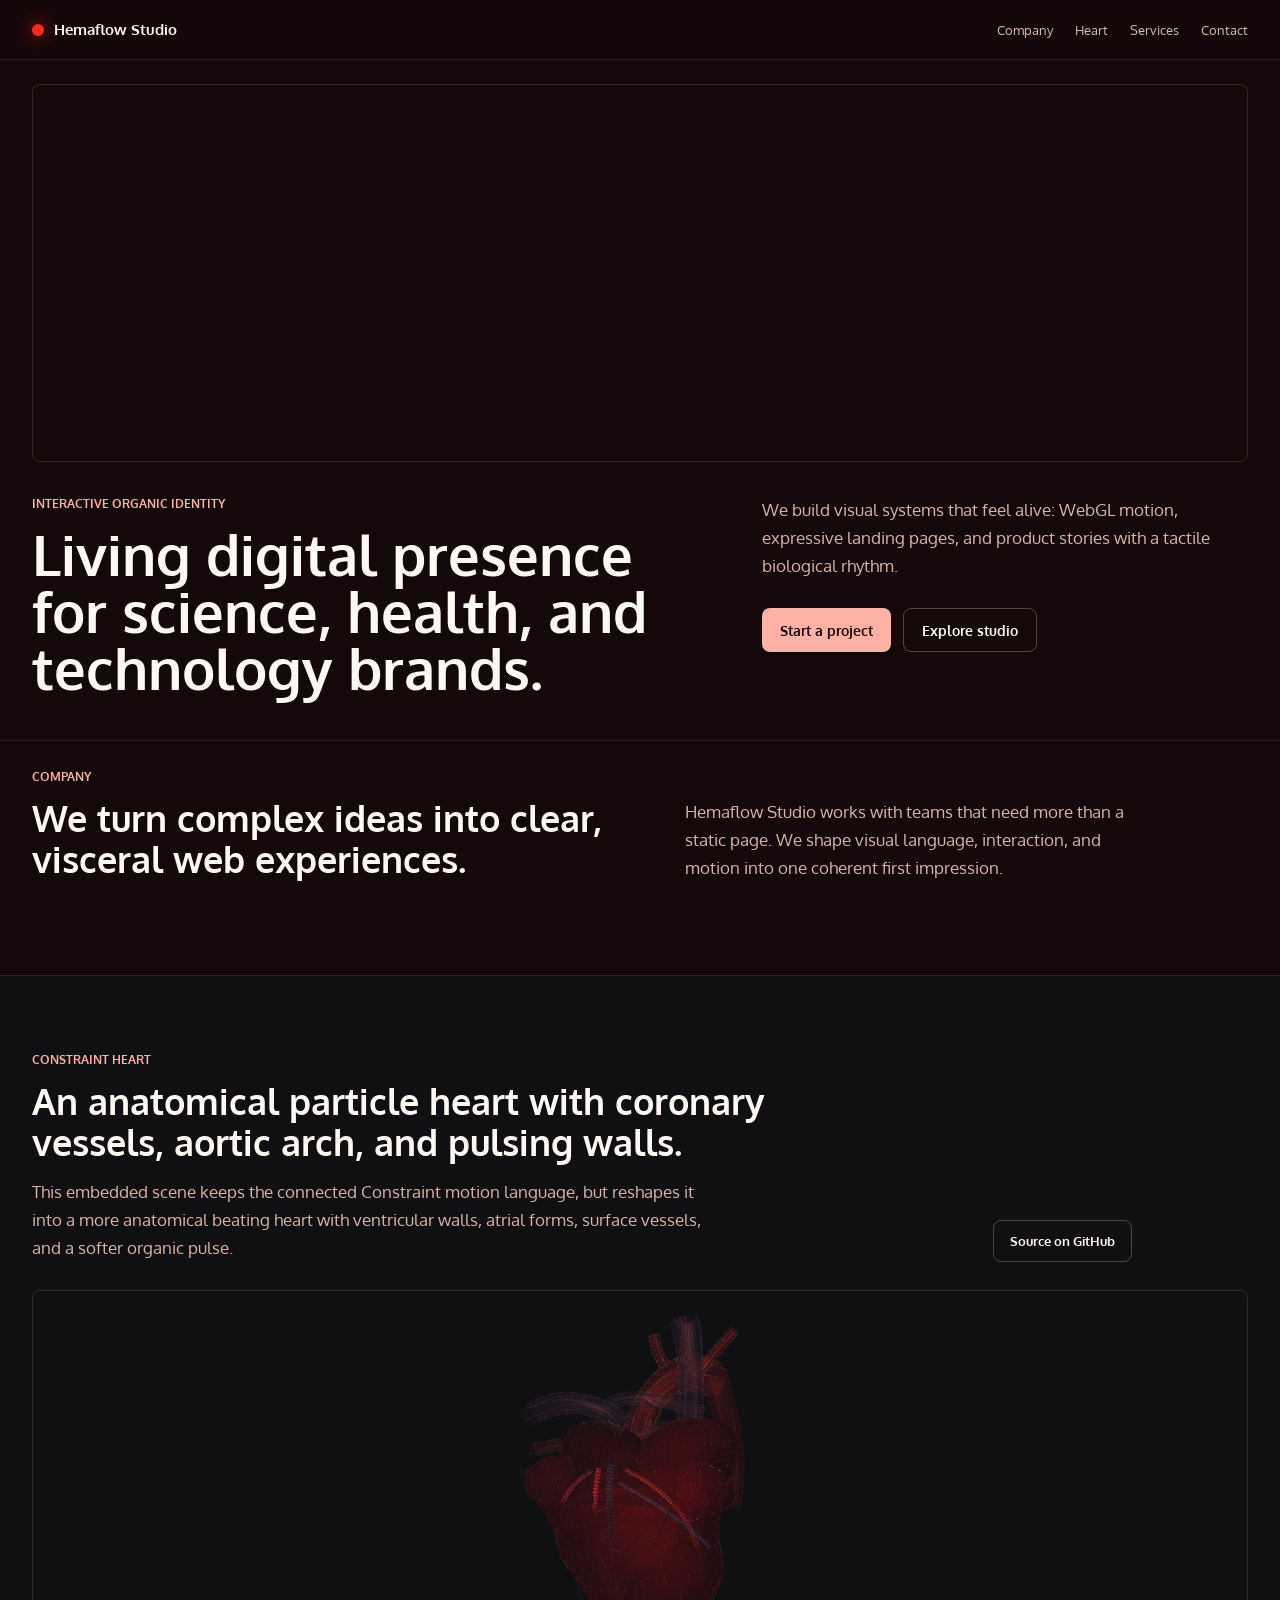
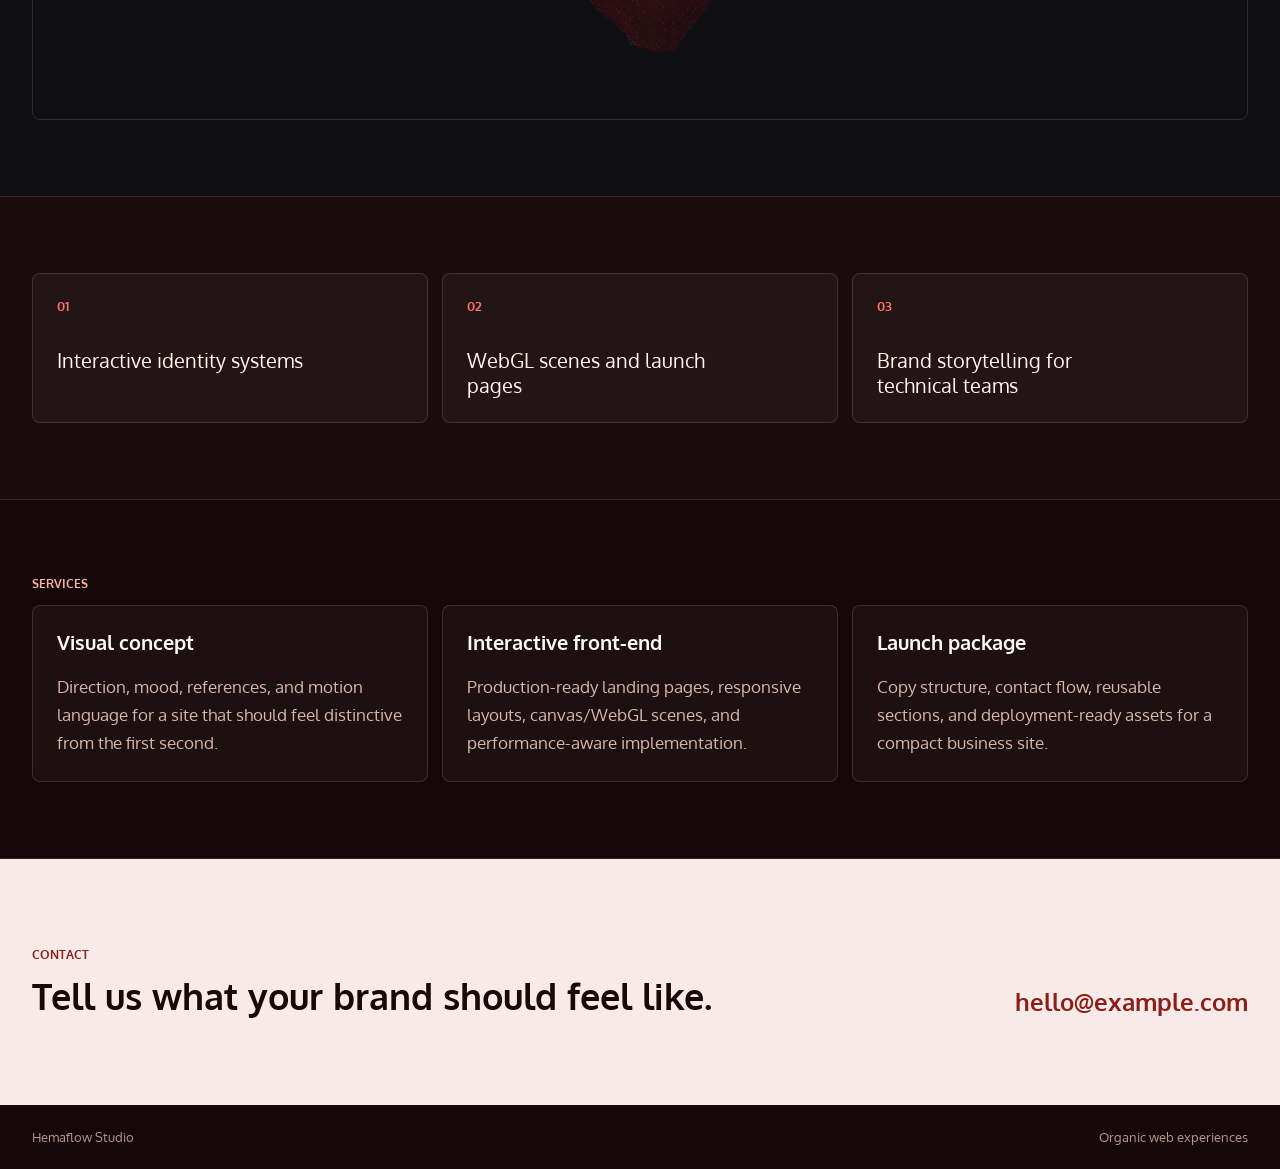
==== app/index.html @ c3fce010 "Build anatomical heart landing page" ====
<!DOCTYPE html>
<html>
    <head>
        <meta charset="utf-8">
        <title>Hemaflow Studio</title>
        <meta http-equiv="X-UA-Compatible" content="IE=edge,chrome=1">
        <meta name="description" content="Hemaflow Studio creates interactive organic web experiences for brands, labs, and digital products.">
        <meta name="viewport" content="width=device-width, initial-scale=1.0, maximum-scale=1.0, user-scalable=no"/>

        <meta property="og:title" content="Hemaflow Studio" />
        <meta property="og:description" content="Interactive organic web experiences for brands and digital products." />
        <meta property="og:image:type" content="image/jpeg" />
        <meta property="og:image:width" content="800" />
        <meta property="og:image:height" content="480" />
        <meta property="og:image" content="http://www.edankwan.com/experiments/hyper-mix/images/share.jpg" />

        <meta name="twitter:card" content="summary">
        <meta name="twitter:site" content="@edankwan">
        <meta name="twitter:url" content="http://www.edankwan.com/experiments/hyper-mix/">
        <meta name="twitter:title" content="Hemaflow Studio">
        <meta name="twitter:description" content="Interactive organic web experiences for brands and digital products.">
        <meta name="twitter:image" content="http://www.edankwan.com/experiments/hyper-mix/images/share.jpg">

        <link href='https://fonts.googleapis.com/css?family=Oxygen:400,700' rel='stylesheet' type='text/css'>
        <link rel="stylesheet" href="css/normalize.css">
        <link rel="stylesheet" href="css/index.css">
    </head>
    <body>
        <header class="site-header">
            <a class="brand" href="#top" aria-label="Hemaflow Studio home">
                <span class="brand-mark"></span>
                Hemaflow Studio
            </a>
            <nav class="site-nav" aria-label="Main navigation">
                <a href="#company">Company</a>
                <a href="#constraint">Heart</a>
                <a href="#services">Services</a>
                <a href="#contact">Contact</a>
            </nav>
        </header>

        <main>
            <section class="hero" id="top">
                <div class="visual-shell" aria-label="Organic blood-flow animation">
                    <div class="visual-stage"></div>
                </div>
                <div class="hero-copy">
                    <div class="hero-heading">
                        <p class="eyebrow">Interactive organic identity</p>
                        <h1>Living digital presence for science, health, and technology brands.</h1>
                    </div>
                    <div class="hero-summary">
                        <p>We build visual systems that feel alive: WebGL motion, expressive landing pages, and product stories with a tactile biological rhythm.</p>
                        <div class="hero-actions">
                            <a class="button primary" href="#contact">Start a project</a>
                            <a class="button secondary" href="#company">Explore studio</a>
                        </div>
                    </div>
                </div>
            </section>

            <section class="content-section intro-section" id="company">
                <div class="section-kicker">Company</div>
                <div class="section-grid">
                    <h2>We turn complex ideas into clear, visceral web experiences.</h2>
                    <p>Hemaflow Studio works with teams that need more than a static page. We shape visual language, interaction, and motion into one coherent first impression.</p>
                </div>
            </section>

            <section class="content-section constraint-section" id="constraint">
                <div class="section-kicker">Constraint Heart</div>
                <div class="constraint-grid">
                    <div>
                        <h2>An anatomical particle heart with coronary vessels, aortic arch, and pulsing walls.</h2>
                        <p>This embedded scene keeps the connected Constraint motion language, but reshapes it into a more anatomical beating heart with ventricular walls, atrial forms, surface vessels, and a softer organic pulse.</p>
                    </div>
                    <a class="source-link" href="https://github.com/edankwan/Constraint" target="_blank" rel="noreferrer">Source on GitHub</a>
                </div>
                <div class="constraint-shell">
                    <iframe class="constraint-frame" src="particle-love/constraint/index.html?v=shape-6#motionBlurQuality=medium" title="Anatomical beating particle heart" loading="lazy"></iframe>
                </div>
            </section>

            <section class="content-section metrics-section" aria-label="Studio highlights">
                <div class="metric-card">
                    <strong>01</strong>
                    <span>Interactive identity systems</span>
                </div>
                <div class="metric-card">
                    <strong>02</strong>
                    <span>WebGL scenes and launch pages</span>
                </div>
                <div class="metric-card">
                    <strong>03</strong>
                    <span>Brand storytelling for technical teams</span>
                </div>
            </section>

            <section class="content-section services-section" id="services">
                <div class="section-kicker">Services</div>
                <div class="services-list">
                    <article>
                        <h3>Visual concept</h3>
                        <p>Direction, mood, references, and motion language for a site that should feel distinctive from the first second.</p>
                    </article>
                    <article>
                        <h3>Interactive front-end</h3>
                        <p>Production-ready landing pages, responsive layouts, canvas/WebGL scenes, and performance-aware implementation.</p>
                    </article>
                    <article>
                        <h3>Launch package</h3>
                        <p>Copy structure, contact flow, reusable sections, and deployment-ready assets for a compact business site.</p>
                    </article>
                </div>
            </section>

            <section class="contact-section" id="contact">
                <div>
                    <p class="eyebrow">Contact</p>
                    <h2>Tell us what your brand should feel like.</h2>
                </div>
                <a class="contact-link" href="mailto:hello@example.com">hello@example.com</a>
            </section>
        </main>

        <footer class="site-footer">
            <span>Hemaflow Studio</span>
            <span>Organic web experiences</span>
        </footer>

        <div class="mobile" aria-hidden="true"></div>
        <div class="logo" aria-hidden="true"></div>
        <div class="instruction" aria-hidden="true">Press space key to toggle movement</div>
        <div class="footer" aria-hidden="true">
            <span><a href="http://www.edankwan.com/" target="_blank">Edan Kwan</a></span>
            <span>|</span>
            <span><a href="https://github.com/edankwan/hyper-mix" target="_blank">Github</a></span>
            <span>|</span>
            <span><a href="https://www.youtube.com/watch?v=tcyAdqW8DrM" target="_blank">Youtube</a></span>
        </div>
        <script src="js/three.r74.min.js"></script>
        <script src="js/index.js"></script>
    </body>
</html>
---- app/css/index.css ----
html {
    width: 100%;
    min-height: 100%;
    overflow-x: hidden;
    font-family: 'Oxygen', Arial, sans-serif;
    color: #f8ebe7;
    background: #14080a;
    scroll-behavior: smooth;
    scroll-padding-top: 76px;
}

body {
    width: 100%;
    min-height: 100%;
    margin: 0;
    background: #14080a;
}

* {
    box-sizing: border-box;
    letter-spacing: 0;
}

a {
    color: inherit;
}

.dg.ac {
    display: none !important;
}

.mobile,
.logo,
.instruction,
.footer {
    display: none !important;
}

.site-header {
    position: sticky;
    top: 0;
    z-index: 20;
    display: flex;
    align-items: center;
    justify-content: space-between;
    gap: 24px;
    width: 100%;
    padding: 20px 32px;
    color: #fff7f2;
    background: rgba(20, 8, 10, 0.9);
    border-bottom: 1px solid rgba(255, 218, 204, 0.12);
}

.brand {
    display: inline-flex;
    align-items: center;
    gap: 10px;
    font-size: 15px;
    font-weight: 700;
    text-decoration: none;
}

.brand-mark {
    width: 12px;
    height: 12px;
    border-radius: 50%;
    background: #ff2a1f;
    box-shadow: 0 0 18px rgba(255, 42, 31, 0.8);
}

.site-nav {
    display: flex;
    align-items: center;
    gap: 22px;
    color: #d9b9ae;
    font-size: 13px;
}

.site-nav a {
    text-decoration: none;
}

.site-nav a:hover,
.contact-link:hover {
    color: #ffffff;
}

main {
    width: 100%;
}

.hero {
    width: 100%;
    padding: 24px 32px 44px;
    border-bottom: 1px solid rgba(255, 218, 204, 0.12);
}

.visual-shell {
    position: relative;
    width: 100%;
    height: 42vh;
    min-height: 300px;
    max-height: 430px;
    overflow: hidden;
    border: 1px solid rgba(255, 218, 204, 0.14);
    border-radius: 8px;
    background: #17090b;
}

.visual-stage {
    position: absolute;
    inset: 0;
    overflow: hidden;
    cursor: grab;
}

.visual-stage:active {
    cursor: grabbing;
}

.visual-stage canvas {
    display: block;
    width: 100% !important;
    height: 100% !important;
}

.hero-copy {
    display: grid;
    grid-template-columns: minmax(0, 1.2fr) minmax(320px, 0.8fr);
    gap: 56px;
    max-width: 1180px;
    padding-top: 34px;
}

.eyebrow,
.section-kicker {
    margin: 0 0 14px;
    color: #ffb1a6;
    font-size: 12px;
    font-weight: 700;
    text-transform: uppercase;
}

h1,
h2,
h3,
p {
    margin-top: 0;
}

h1 {
    max-width: 760px;
    margin-bottom: 0;
    color: #fff8f5;
    font-size: 56px;
    line-height: 1.02;
}

h2 {
    color: #fff8f5;
    font-size: 36px;
    line-height: 1.12;
}

h3 {
    color: #fff8f5;
    font-size: 20px;
    line-height: 1.25;
}

.hero-copy p:not(.eyebrow),
.section-grid p,
.services-list p {
    color: #d7b5aa;
    font-size: 17px;
    line-height: 1.65;
}

.hero-actions {
    display: flex;
    flex-wrap: wrap;
    gap: 12px;
    margin-top: 28px;
}

.button {
    display: inline-flex;
    align-items: center;
    justify-content: center;
    min-height: 44px;
    padding: 0 18px;
    border-radius: 8px;
    font-size: 14px;
    font-weight: 700;
    text-decoration: none;
}

.button.primary {
    color: #1a0708;
    background: #ffb1a6;
}

.button.secondary {
    color: #fff7f2;
    border: 1px solid rgba(255, 218, 204, 0.28);
}

.content-section {
    scroll-margin-top: 176px;
    width: 100%;
    padding: 76px 32px;
    border-bottom: 1px solid rgba(255, 218, 204, 0.12);
}

.intro-section {
    padding-top: 28px;
}

.section-grid {
    display: grid;
    grid-template-columns: minmax(0, 1fr) minmax(320px, 0.75fr);
    gap: 56px;
    max-width: 1100px;
}

.section-grid h2,
.contact-section h2 {
    margin-bottom: 0;
}

.constraint-section {
    background: #100f12;
}

.constraint-grid {
    display: grid;
    grid-template-columns: minmax(0, 1fr) auto;
    align-items: end;
    gap: 32px;
    max-width: 1100px;
    margin-bottom: 28px;
}

.constraint-grid h2 {
    max-width: 760px;
    margin-bottom: 16px;
}

.constraint-grid p {
    max-width: 680px;
    margin-bottom: 0;
    color: #d7b5aa;
    font-size: 17px;
    line-height: 1.65;
}

.source-link {
    display: inline-flex;
    align-items: center;
    justify-content: center;
    min-height: 42px;
    padding: 0 16px;
    border: 1px solid rgba(255, 218, 204, 0.26);
    border-radius: 8px;
    color: #fff7f2;
    font-size: 13px;
    font-weight: 700;
    text-decoration: none;
    white-space: nowrap;
}

.source-link:hover {
    border-color: rgba(255, 218, 204, 0.48);
}

.constraint-shell {
    width: 100%;
    height: 430px;
    overflow: hidden;
    border: 1px solid rgba(255, 218, 204, 0.14);
    border-radius: 8px;
    background: #100f12;
}

.constraint-frame {
    display: block;
    width: 100%;
    height: 100%;
    border: 0;
}

.metrics-section {
    display: grid;
    grid-template-columns: repeat(3, minmax(0, 1fr));
    gap: 14px;
    background: #1b0c0e;
}

.metric-card,
.services-list article {
    min-height: 148px;
    padding: 24px;
    border: 1px solid rgba(255, 218, 204, 0.14);
    border-radius: 8px;
    background: rgba(255, 218, 204, 0.04);
}

.metric-card strong {
    display: block;
    margin-bottom: 34px;
    color: #ff756a;
    font-size: 13px;
}

.metric-card span {
    display: block;
    max-width: 260px;
    color: #fff7f2;
    font-size: 20px;
    line-height: 1.25;
}

.services-list {
    display: grid;
    grid-template-columns: repeat(3, minmax(0, 1fr));
    gap: 14px;
}

.services-list h3 {
    margin-bottom: 18px;
}

.services-list p {
    margin-bottom: 0;
}

.contact-section {
    scroll-margin-top: 176px;
    display: flex;
    align-items: flex-end;
    justify-content: space-between;
    gap: 32px;
    padding: 88px 32px;
    background: #f8ebe7;
    color: #1a0708;
}

.contact-section .eyebrow {
    color: #8d1d19;
}

.contact-section h2 {
    max-width: 720px;
    color: #1a0708;
}

.contact-link {
    flex: 0 0 auto;
    color: #8d1d19;
    font-size: 24px;
    font-weight: 700;
    text-decoration: none;
}

.site-footer {
    display: flex;
    align-items: center;
    justify-content: space-between;
    gap: 24px;
    padding: 24px 32px;
    color: #b9958a;
    background: #14080a;
    font-size: 13px;
}

@media (max-width: 900px) {
    html {
        scroll-padding-top: 96px;
    }

    .site-header {
        align-items: flex-start;
        flex-direction: column;
        gap: 14px;
        padding: 18px 20px;
    }

    .site-nav {
        width: 100%;
        justify-content: space-between;
        gap: 12px;
    }

    .hero,
    .content-section,
    .contact-section {
        padding-left: 20px;
        padding-right: 20px;
    }

    .visual-shell {
        height: 38vh;
        min-height: 260px;
    }

    .hero-copy,
    .section-grid,
    .constraint-grid,
    .metrics-section,
    .services-list {
        grid-template-columns: 1fr;
        gap: 18px;
    }

    .constraint-grid {
        align-items: start;
    }

    .constraint-shell {
        height: 340px;
    }

    h1 {
        font-size: 40px;
        line-height: 1.05;
    }

    h2 {
        font-size: 30px;
    }

    .contact-section,
    .site-footer {
        align-items: flex-start;
        flex-direction: column;
    }

    .contact-link {
        font-size: 20px;
    }
}

@media (max-width: 520px) {
    .hero {
        padding-top: 18px;
        padding-bottom: 28px;
    }

    .visual-shell {
        height: 232px;
        min-height: 232px;
    }

    .hero-copy {
        padding-top: 24px;
    }

    h1 {
        font-size: 30px;
    }

    h2 {
        font-size: 26px;
    }

    .hero-actions {
        flex-direction: column;
        margin-top: 20px;
    }

    .button {
        width: 100%;
    }

    .source-link {
        width: 100%;
    }

    .constraint-shell {
        height: 280px;
    }
}
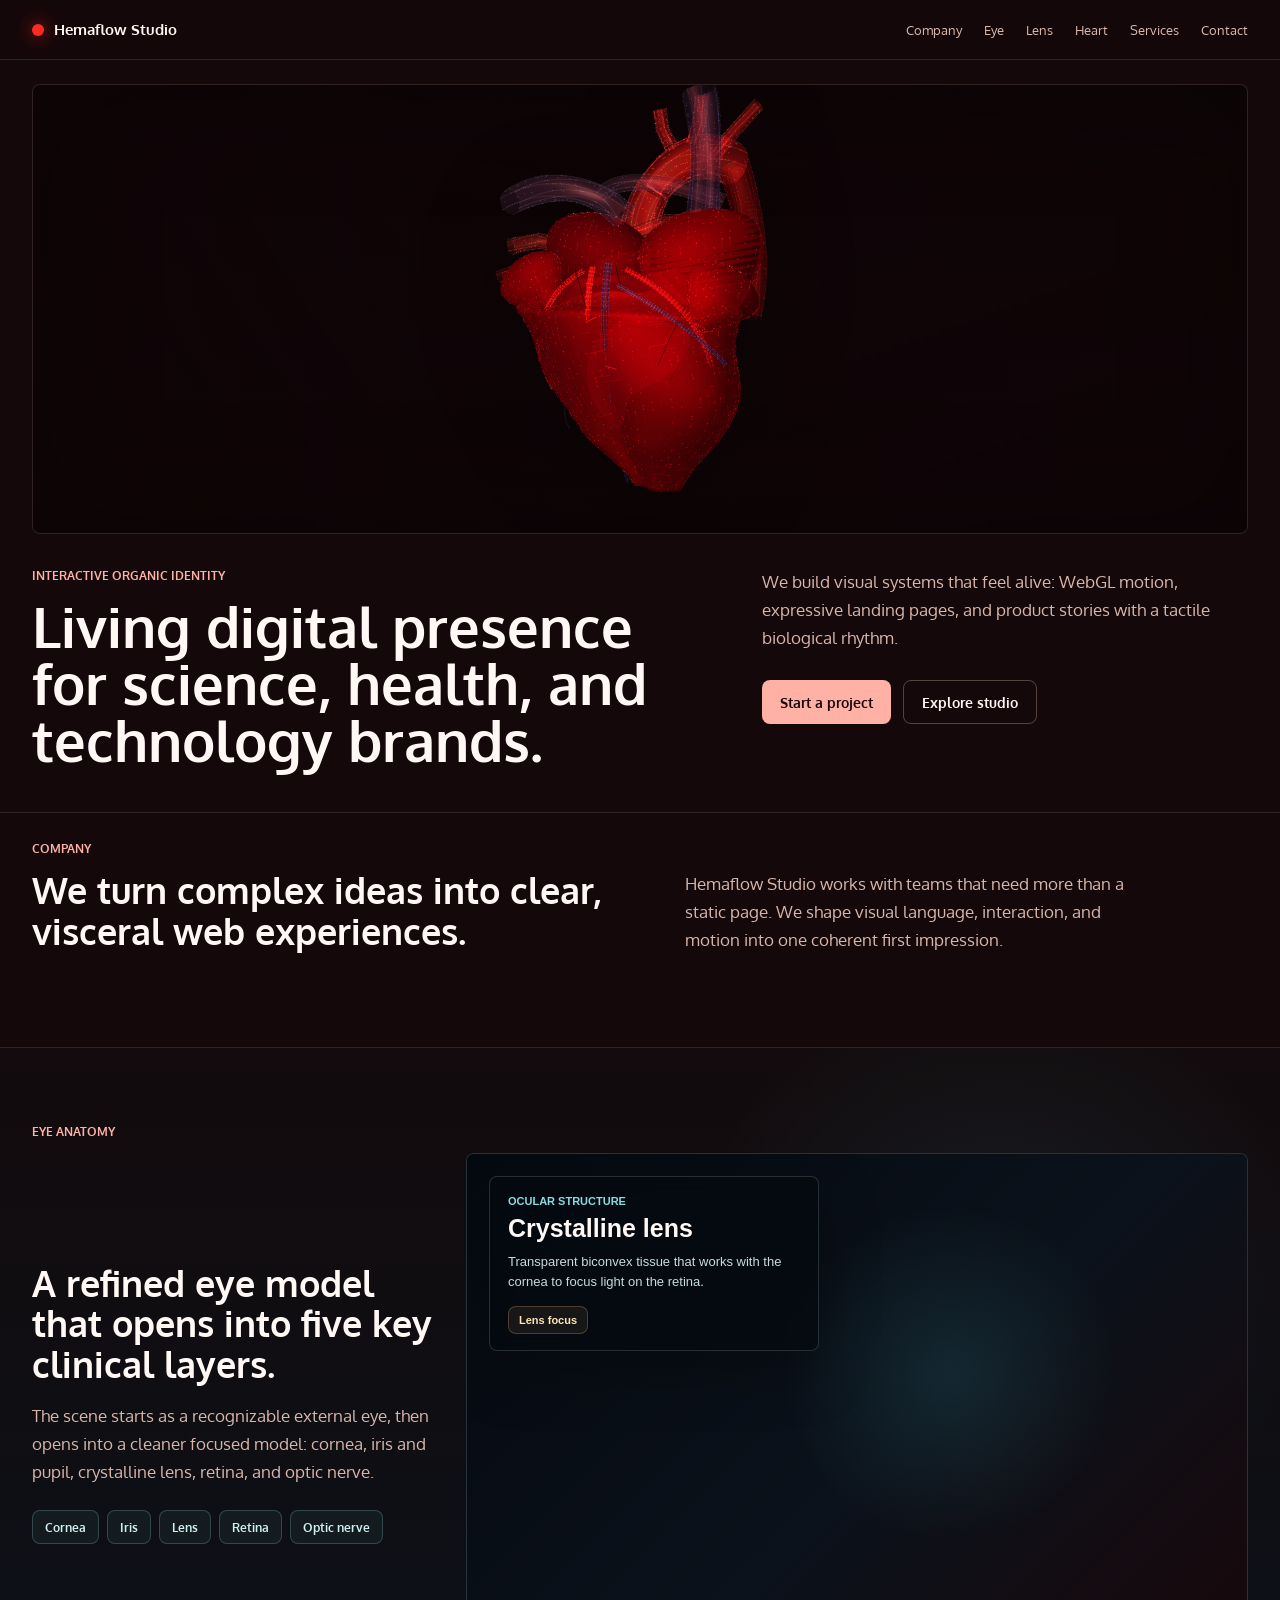
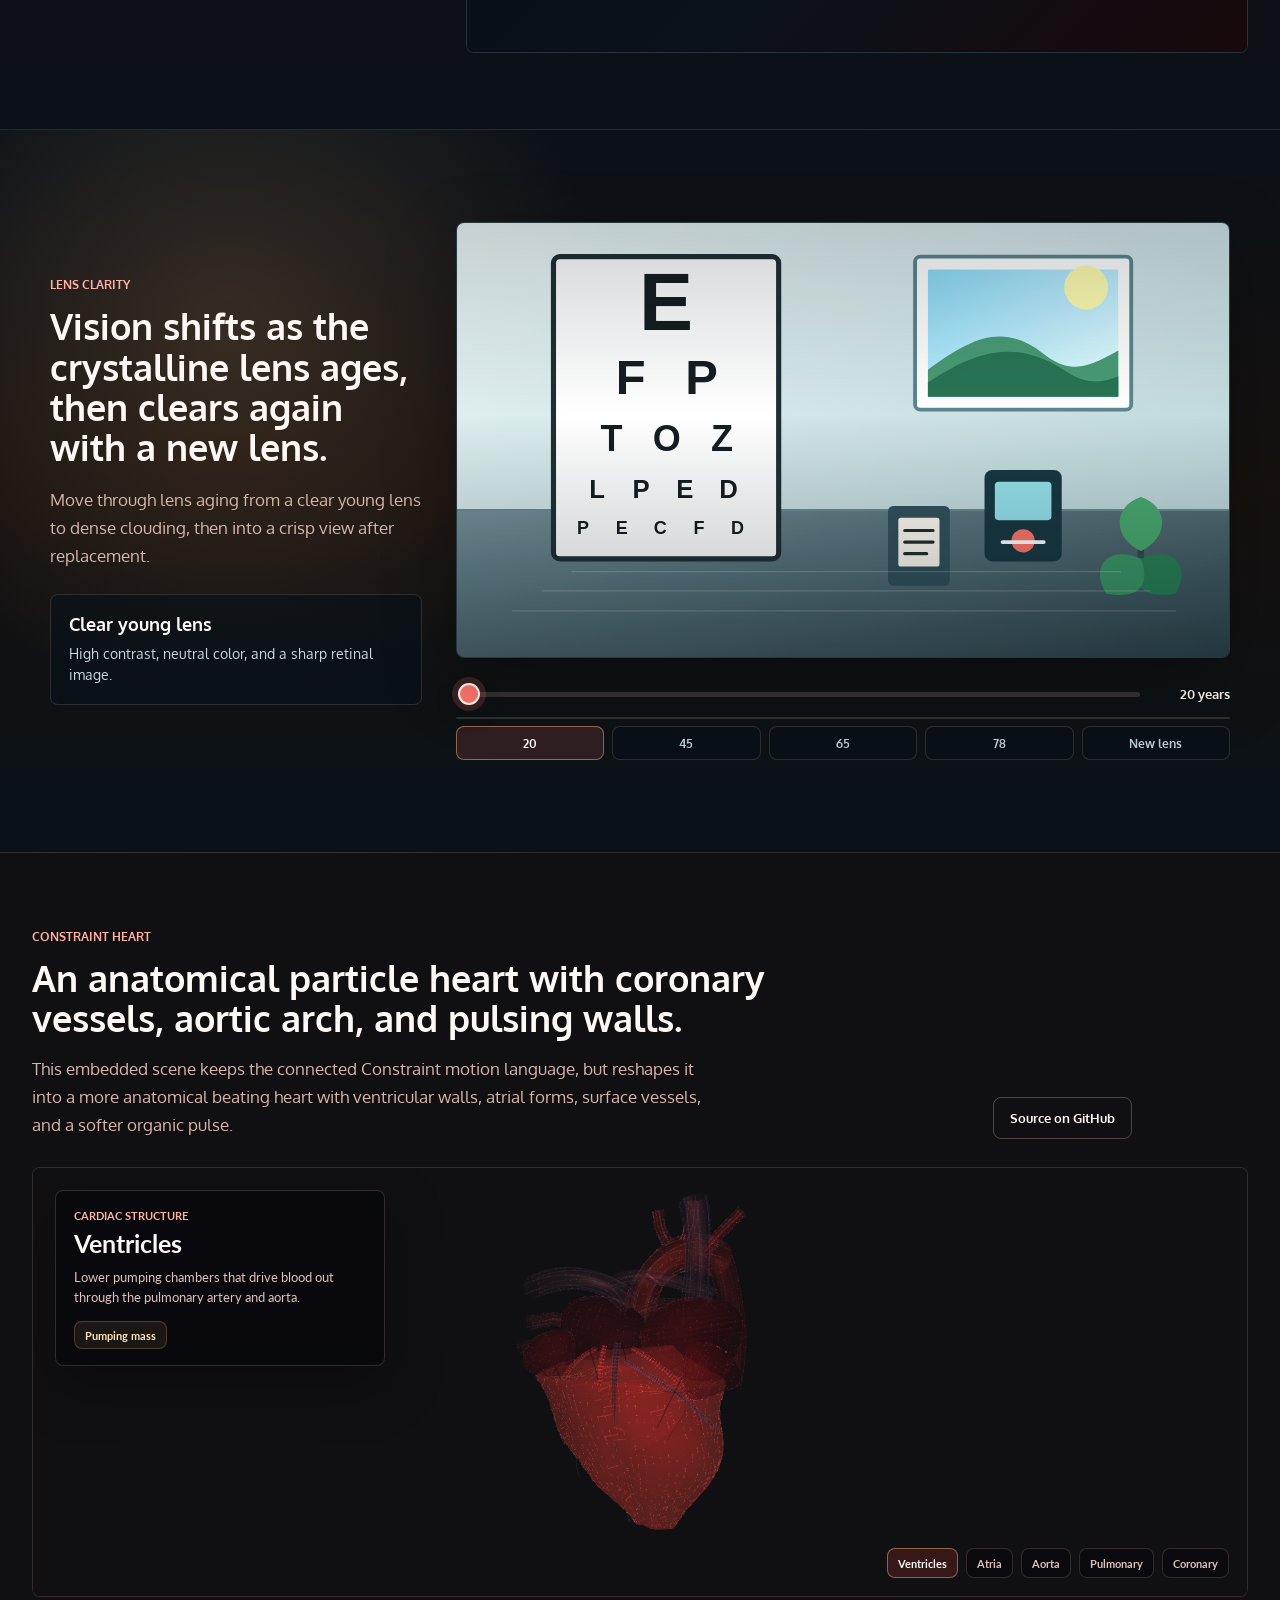
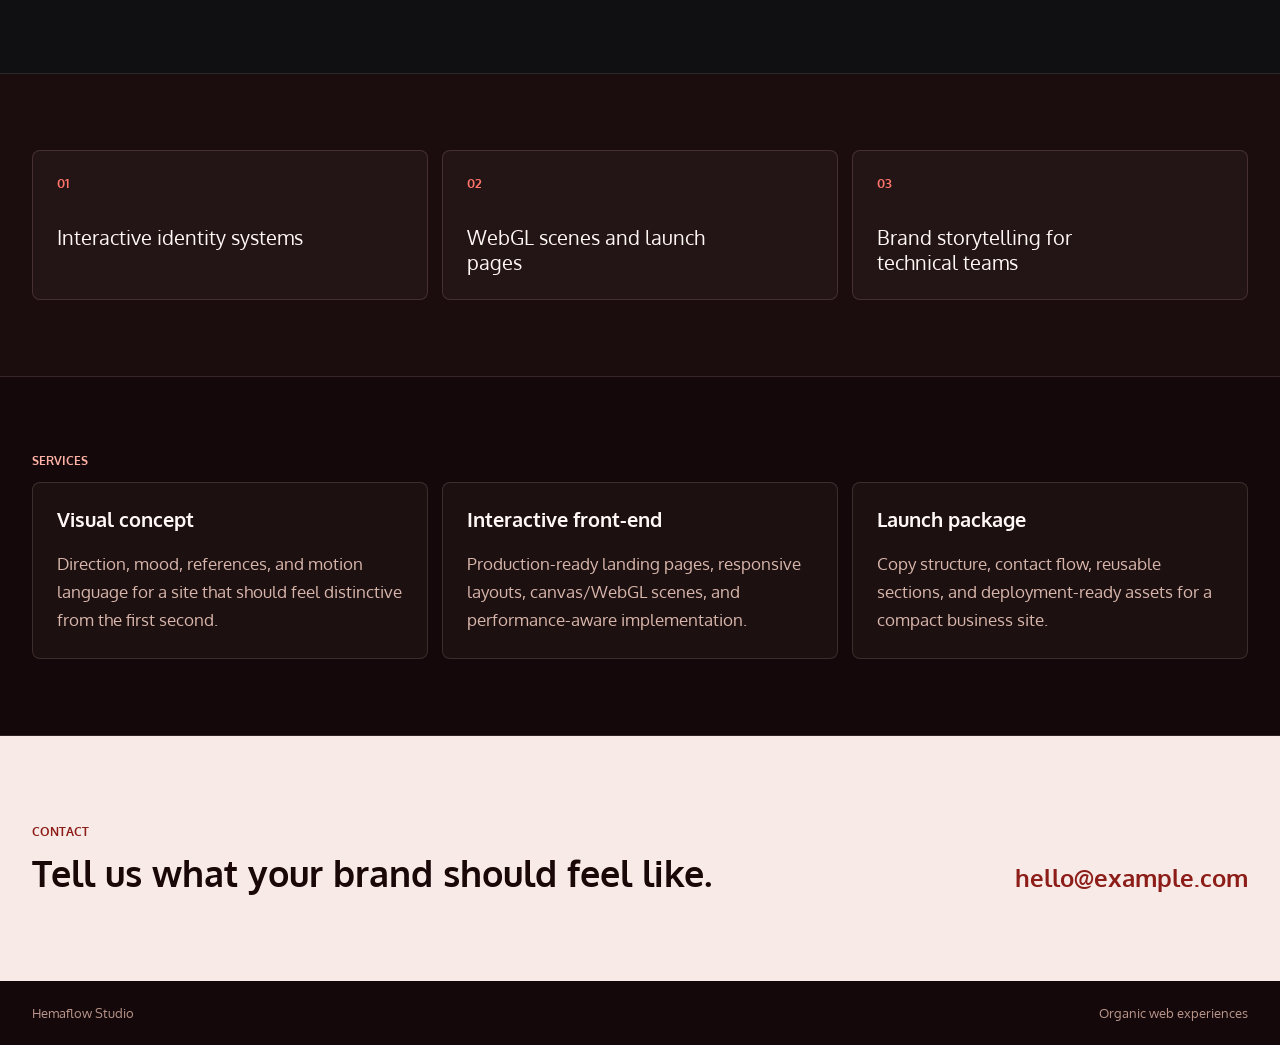
==== commit 778f9ec7: "Build interactive medicine landing page" ====
--- a/app/index.html
+++ b/app/index.html
@@ -23,7 +23,7 @@
 
         <link href='https://fonts.googleapis.com/css?family=Oxygen:400,700' rel='stylesheet' type='text/css'>
         <link rel="stylesheet" href="css/normalize.css">
-        <link rel="stylesheet" href="css/index.css">
+        <link rel="stylesheet" href="css/index.css?v=combined-9">
     </head>
     <body>
         <header class="site-header">
@@ -33,6 +33,8 @@
             </a>
             <nav class="site-nav" aria-label="Main navigation">
                 <a href="#company">Company</a>
+                <a href="#eye">Eye</a>
+                <a href="#lens-aging">Lens</a>
                 <a href="#constraint">Heart</a>
                 <a href="#services">Services</a>
                 <a href="#contact">Contact</a>
@@ -43,6 +45,7 @@
             <section class="hero" id="top">
                 <div class="visual-shell" aria-label="Organic blood-flow animation">
                     <div class="visual-stage"></div>
+                    <iframe class="hero-heart-frame" src="particle-love/constraint/index.html?v=shape-12&transparent=1&hero=1#motionBlurQuality=medium" title="Beating anatomical heart in blood flow"></iframe>
                 </div>
                 <div class="hero-copy">
                     <div class="hero-heading">
@@ -64,6 +67,60 @@
                 <div class="section-grid">
                     <h2>We turn complex ideas into clear, visceral web experiences.</h2>
                     <p>Hemaflow Studio works with teams that need more than a static page. We shape visual language, interaction, and motion into one coherent first impression.</p>
+                </div>
+            </section>
+
+            <section class="content-section eye-section" id="eye">
+                <div class="section-kicker">Eye Anatomy</div>
+                <div class="eye-layout">
+                    <div class="eye-copy">
+                        <h2>A refined eye model that opens into five key clinical layers.</h2>
+                        <p>The scene starts as a recognizable external eye, then opens into a cleaner focused model: cornea, iris and pupil, crystalline lens, retina, and optic nerve.</p>
+                        <div class="eye-parts" aria-label="Eye anatomy regions">
+                            <span>Cornea</span>
+                            <span>Iris</span>
+                            <span>Lens</span>
+                            <span>Retina</span>
+                            <span>Optic nerve</span>
+                        </div>
+                    </div>
+                    <div class="eye-shell">
+                        <iframe class="eye-frame" src="eye-anatomy/index.html?v=eye-10" title="Interactive anatomical eye model"></iframe>
+                    </div>
+                </div>
+            </section>
+
+            <section class="lens-aging-section" id="lens-aging" data-lens-aging>
+                <div class="lens-aging-sticky">
+                    <div class="lens-aging-copy">
+                        <p class="section-kicker">Lens Clarity</p>
+                        <h2>Vision shifts as the crystalline lens ages, then clears again with a new lens.</h2>
+                        <p class="lens-aging-summary">Move through lens aging from a clear young lens to dense clouding, then into a crisp view after replacement.</p>
+                        <div class="lens-aging-readout" aria-live="polite">
+                            <strong class="lens-stage-title">Clear young lens</strong>
+                            <span class="lens-stage-body">High contrast, neutral color, and a sharp retinal image.</span>
+                        </div>
+                    </div>
+                    <div class="lens-aging-visual" aria-label="Interactive lens clarity simulation">
+                        <div class="vision-window">
+                            <img class="vision-image" src="images/lens-vision.svg" alt="">
+                            <div class="vision-haze"></div>
+                            <div class="vision-vignette"></div>
+                            <div class="lens-optic old-lens"></div>
+                            <div class="lens-optic new-lens"></div>
+                        </div>
+                        <div class="lens-slider-control">
+                            <input class="lens-progress-slider" type="range" min="0" max="100" value="0" step="1" aria-label="Lens clarity stage">
+                            <output class="lens-slider-value" aria-live="polite">20 years</output>
+                        </div>
+                        <div class="lens-timeline" aria-hidden="true">
+                            <span data-step="0">20</span>
+                            <span data-step="1">45</span>
+                            <span data-step="2">65</span>
+                            <span data-step="3">78</span>
+                            <span data-step="4">New lens</span>
+                        </div>
+                    </div>
                 </div>
             </section>
 
@@ -77,7 +134,7 @@
                     <a class="source-link" href="https://github.com/edankwan/Constraint" target="_blank" rel="noreferrer">Source on GitHub</a>
                 </div>
                 <div class="constraint-shell">
-                    <iframe class="constraint-frame" src="particle-love/constraint/index.html?v=shape-6#motionBlurQuality=medium" title="Anatomical beating particle heart" loading="lazy"></iframe>
+                    <iframe class="constraint-frame" src="particle-love/constraint/index.html?v=shape-12#motionBlurQuality=medium" title="Anatomical beating particle heart" loading="lazy"></iframe>
                 </div>
             </section>
 
@@ -139,6 +196,7 @@
             <span><a href="https://www.youtube.com/watch?v=tcyAdqW8DrM" target="_blank">Youtube</a></span>
         </div>
         <script src="js/three.r74.min.js"></script>
-        <script src="js/index.js"></script>
+        <script src="js/index.js?v=sync-1"></script>
+        <script src="js/lens-aging.js?v=lens-3"></script>
     </body>
 </html>
--- a/app/css/index.css
+++ b/app/css/index.css
@@ -98,20 +98,35 @@
 .visual-shell {
     position: relative;
     width: 100%;
-    height: 42vh;
-    min-height: 300px;
-    max-height: 430px;
+    height: 50vh;
+    min-height: 360px;
+    max-height: 560px;
     overflow: hidden;
     border: 1px solid rgba(255, 218, 204, 0.14);
     border-radius: 8px;
-    background: #17090b;
+    background: #0f0507;
+    box-shadow: inset 0 0 110px rgba(0, 0, 0, 0.52);
+}
+
+.visual-shell::after {
+    position: absolute;
+    inset: 0;
+    z-index: 4;
+    pointer-events: none;
+    content: "";
+    background:
+        linear-gradient(90deg, rgba(15, 5, 7, 0.42), transparent 34%, rgba(15, 5, 7, 0.2)),
+        linear-gradient(180deg, rgba(15, 5, 7, 0.18), transparent 28%, rgba(15, 5, 7, 0.24));
 }
 
 .visual-stage {
     position: absolute;
     inset: 0;
+    z-index: 1;
     overflow: hidden;
     cursor: grab;
+    opacity: 0.64;
+    filter: saturate(1.24) contrast(1.05);
 }
 
 .visual-stage:active {
@@ -122,6 +137,20 @@
     display: block;
     width: 100% !important;
     height: 100% !important;
+}
+
+.hero-heart-frame {
+    position: absolute;
+    top: -2%;
+    left: 50%;
+    z-index: 3;
+    width: min(62vw, 660px);
+    height: 106%;
+    border: 0;
+    background: transparent;
+    filter: saturate(1.18) contrast(1.08) drop-shadow(0 24px 44px rgba(0, 0, 0, 0.42));
+    pointer-events: none;
+    transform: translateX(-50%);
 }
 
 .hero-copy {
@@ -230,6 +259,332 @@
 
 .constraint-section {
     background: #100f12;
+}
+
+.eye-section {
+    background:
+        radial-gradient(circle at 78% 34%, rgba(51, 131, 150, 0.14), transparent 28%),
+        linear-gradient(180deg, #130b0d 0%, #0b1118 100%);
+}
+
+.eye-layout {
+    display: grid;
+    grid-template-columns: minmax(300px, 0.52fr) minmax(0, 1fr);
+    align-items: stretch;
+    gap: 28px;
+}
+
+.eye-copy {
+    display: flex;
+    flex-direction: column;
+    justify-content: center;
+    max-width: 560px;
+}
+
+.eye-copy h2 {
+    margin-bottom: 18px;
+}
+
+.eye-copy p {
+    margin-bottom: 24px;
+    color: #d7b5aa;
+    font-size: 17px;
+    line-height: 1.65;
+}
+
+.eye-parts {
+    display: flex;
+    flex-wrap: wrap;
+    gap: 8px;
+}
+
+.eye-parts span {
+    display: inline-flex;
+    align-items: center;
+    min-height: 34px;
+    padding: 0 12px;
+    border: 1px solid rgba(141, 215, 222, 0.24);
+    border-radius: 8px;
+    color: #cdeff1;
+    background: rgba(141, 215, 222, 0.06);
+    font-size: 12px;
+    font-weight: 700;
+}
+
+.eye-shell {
+    min-height: 500px;
+    overflow: hidden;
+    border: 1px solid rgba(190, 235, 238, 0.16);
+    border-radius: 8px;
+    background: #071019;
+    box-shadow: inset 0 0 120px rgba(0, 0, 0, 0.42);
+}
+
+.eye-frame {
+    display: block;
+    width: 100%;
+    height: 100%;
+    border: 0;
+}
+
+.lens-aging-section {
+    --lens-blur: 0px;
+    --lens-yellow: 0;
+    --lens-contrast: 1;
+    --lens-brightness: 1;
+    --old-lens-opacity: 0;
+    --new-lens-opacity: 0;
+    --timeline-progress: 0%;
+    --slider-progress: 0%;
+    padding: 92px 32px;
+    border-bottom: 1px solid rgba(255, 218, 204, 0.12);
+    background:
+        radial-gradient(circle at 18% 28%, rgba(255, 185, 117, 0.16), transparent 32%),
+        linear-gradient(180deg, #0b1118 0%, #17110f 50%, #081218 100%);
+}
+
+.lens-aging-sticky {
+    display: grid;
+    grid-template-columns: minmax(300px, 0.48fr) minmax(0, 1fr);
+    align-items: center;
+    gap: 34px;
+    max-width: 1180px;
+    margin: 0 auto;
+}
+
+.lens-aging-copy {
+    max-width: 540px;
+}
+
+.lens-aging-copy h2 {
+    margin-bottom: 18px;
+}
+
+.lens-aging-summary {
+    margin-bottom: 24px;
+    color: #d7b5aa;
+    font-size: 17px;
+    line-height: 1.65;
+}
+
+.lens-aging-readout {
+    padding: 18px;
+    border: 1px solid rgba(255, 218, 204, 0.14);
+    border-radius: 8px;
+    background: rgba(7, 16, 25, 0.56);
+}
+
+.lens-aging-readout strong,
+.lens-aging-readout span {
+    display: block;
+}
+
+.lens-aging-readout strong {
+    margin-bottom: 8px;
+    color: #fff8f5;
+    font-size: 18px;
+}
+
+.lens-aging-readout span {
+    color: #cbd9da;
+    font-size: 14px;
+    line-height: 1.55;
+}
+
+.lens-aging-visual {
+    min-width: 0;
+}
+
+.vision-window {
+    position: relative;
+    aspect-ratio: 16 / 9;
+    overflow: hidden;
+    border: 1px solid rgba(190, 235, 238, 0.18);
+    border-radius: 8px;
+    background: #071019;
+    box-shadow:
+        inset 0 0 110px rgba(0, 0, 0, 0.28),
+        0 24px 72px rgba(0, 0, 0, 0.28);
+}
+
+.vision-image {
+    display: block;
+    width: 100%;
+    height: 100%;
+    object-fit: cover;
+    transform: scale(calc(1 + var(--lens-yellow) * 0.025));
+    filter:
+        blur(var(--lens-blur))
+        sepia(var(--lens-yellow))
+        saturate(calc(1 - var(--lens-yellow) * 0.28))
+        contrast(var(--lens-contrast))
+        brightness(var(--lens-brightness));
+    transition: filter 90ms linear, transform 90ms linear;
+}
+
+.vision-haze {
+    position: absolute;
+    inset: 0;
+    pointer-events: none;
+    background:
+        radial-gradient(circle at 48% 48%, rgba(255, 235, 168, 0.46), transparent 34%),
+        linear-gradient(90deg, rgba(255, 174, 78, 0.12), rgba(255, 238, 180, 0.38), rgba(139, 83, 37, 0.16));
+    mix-blend-mode: screen;
+    opacity: var(--lens-yellow);
+}
+
+.vision-vignette {
+    position: absolute;
+    inset: 0;
+    pointer-events: none;
+    background:
+        radial-gradient(circle at 50% 48%, transparent 42%, rgba(11, 8, 8, calc(var(--lens-yellow) * 0.5)) 100%),
+        linear-gradient(180deg, rgba(7, 16, 25, 0.18), transparent 44%, rgba(7, 16, 25, 0.28));
+}
+
+.lens-optic {
+    position: absolute;
+    top: 50%;
+    left: 50%;
+    width: min(28vw, 210px);
+    aspect-ratio: 1;
+    border-radius: 50%;
+    pointer-events: none;
+    transform: translate(-50%, -50%);
+}
+
+.old-lens {
+    border: 1px solid rgba(255, 235, 168, 0.34);
+    background:
+        radial-gradient(circle at 50% 50%, rgba(255, 239, 179, 0.46), rgba(165, 103, 37, 0.22) 46%, rgba(79, 44, 18, 0.04) 68%, transparent 70%),
+        repeating-radial-gradient(circle at 50% 50%, rgba(255, 255, 255, 0.2) 0 2px, transparent 2px 9px);
+    filter: blur(calc(var(--lens-blur) * 0.3));
+    opacity: var(--old-lens-opacity);
+}
+
+.new-lens {
+    border: 1px solid rgba(210, 255, 255, 0.54);
+    background:
+        radial-gradient(circle at 36% 28%, rgba(255, 255, 255, 0.58), transparent 18%),
+        radial-gradient(circle at 50% 50%, rgba(125, 227, 240, 0.2), rgba(255, 255, 255, 0.08) 54%, transparent 66%);
+    box-shadow: 0 0 34px rgba(141, 232, 240, 0.2);
+    opacity: var(--new-lens-opacity);
+}
+
+.lens-slider-control {
+    display: grid;
+    grid-template-columns: minmax(0, 1fr) auto;
+    align-items: center;
+    gap: 14px;
+    margin-top: 18px;
+}
+
+.lens-progress-slider {
+    width: 100%;
+    height: 32px;
+    appearance: none;
+    background: transparent;
+    cursor: pointer;
+}
+
+.lens-progress-slider::-webkit-slider-runnable-track {
+    height: 5px;
+    border-radius: 999px;
+    background:
+        linear-gradient(90deg, #8de8f0 0%, #ffb975 var(--slider-progress), rgba(255, 218, 204, 0.16) var(--slider-progress), rgba(255, 218, 204, 0.16) 100%);
+}
+
+.lens-progress-slider::-webkit-slider-thumb {
+    width: 22px;
+    height: 22px;
+    margin-top: -8.5px;
+    appearance: none;
+    border: 2px solid #fff8f5;
+    border-radius: 50%;
+    background: #ff756a;
+    box-shadow: 0 0 0 6px rgba(255, 117, 106, 0.18), 0 8px 22px rgba(0, 0, 0, 0.28);
+}
+
+.lens-progress-slider::-moz-range-track {
+    height: 5px;
+    border-radius: 999px;
+    background: rgba(255, 218, 204, 0.16);
+}
+
+.lens-progress-slider::-moz-range-progress {
+    height: 5px;
+    border-radius: 999px;
+    background: linear-gradient(90deg, #8de8f0, #ffb975);
+}
+
+.lens-progress-slider::-moz-range-thumb {
+    width: 20px;
+    height: 20px;
+    border: 2px solid #fff8f5;
+    border-radius: 50%;
+    background: #ff756a;
+    box-shadow: 0 0 0 6px rgba(255, 117, 106, 0.18), 0 8px 22px rgba(0, 0, 0, 0.28);
+}
+
+.lens-progress-slider:focus-visible {
+    outline: 2px solid rgba(141, 232, 240, 0.72);
+    outline-offset: 4px;
+}
+
+.lens-slider-value {
+    min-width: 78px;
+    color: #fff8f5;
+    font-size: 13px;
+    font-weight: 700;
+    text-align: right;
+}
+
+.lens-timeline {
+    position: relative;
+    display: grid;
+    grid-template-columns: repeat(5, minmax(0, 1fr));
+    gap: 8px;
+    margin-top: 14px;
+}
+
+.lens-timeline::before,
+.lens-timeline::after {
+    position: absolute;
+    top: -9px;
+    left: 0;
+    height: 2px;
+    border-radius: 999px;
+    content: "";
+}
+
+.lens-timeline::before {
+    right: 0;
+    background: rgba(255, 218, 204, 0.14);
+}
+
+.lens-timeline::after {
+    width: var(--timeline-progress);
+    background: linear-gradient(90deg, #8de8f0, #ffb975, #f8ebe7);
+}
+
+.lens-timeline span {
+    display: flex;
+    align-items: center;
+    justify-content: center;
+    min-height: 34px;
+    padding: 0 8px;
+    border: 1px solid rgba(255, 218, 204, 0.14);
+    border-radius: 8px;
+    color: #b9cbcf;
+    background: rgba(7, 16, 25, 0.48);
+    font-size: 12px;
+    font-weight: 700;
+}
+
+.lens-timeline span.is-active {
+    color: #fff8f5;
+    border-color: rgba(255, 185, 117, 0.48);
+    background: rgba(255, 117, 106, 0.14);
 }
 
 .constraint-grid {
@@ -398,13 +753,28 @@
         padding-right: 20px;
     }
 
+    .lens-aging-section {
+        padding: 72px 20px;
+    }
+
     .visual-shell {
-        height: 38vh;
-        min-height: 260px;
+        height: 44vh;
+        min-height: 320px;
+    }
+
+    .hero-heart-frame {
+        top: 0;
+        left: 50%;
+        right: auto;
+        width: 92%;
+        height: 108%;
+        opacity: 0.96;
     }
 
     .hero-copy,
     .section-grid,
+    .eye-layout,
+    .lens-aging-sticky,
     .constraint-grid,
     .metrics-section,
     .services-list {
@@ -412,6 +782,26 @@
         gap: 18px;
     }
 
+    .lens-aging-sticky {
+        align-content: start;
+    }
+
+    .lens-aging-copy {
+        max-width: 100%;
+    }
+
+    .lens-optic {
+        width: min(38vw, 170px);
+    }
+
+    .eye-copy {
+        max-width: 100%;
+    }
+
+    .eye-shell {
+        min-height: 380px;
+    }
+
     .constraint-grid {
         align-items: start;
     }
@@ -440,6 +830,44 @@
     }
 }
 
+@media (max-width: 900px) and (max-height: 760px) {
+    .lens-aging-sticky {
+        gap: 12px;
+    }
+
+    .lens-aging-copy h2 {
+        margin-bottom: 0;
+        font-size: 24px;
+        line-height: 1.12;
+    }
+
+    .lens-aging-summary {
+        display: none;
+    }
+
+    .lens-aging-readout {
+        padding: 12px 14px;
+    }
+
+    .lens-aging-readout strong {
+        margin-bottom: 5px;
+        font-size: 16px;
+    }
+
+    .lens-aging-readout span {
+        font-size: 13px;
+        line-height: 1.4;
+    }
+
+    .vision-window {
+        aspect-ratio: 16 / 8.6;
+    }
+
+    .lens-timeline {
+        margin-top: 10px;
+    }
+}
+
 @media (max-width: 520px) {
     .hero {
         padding-top: 18px;
@@ -447,8 +875,16 @@
     }
 
     .visual-shell {
-        height: 232px;
-        min-height: 232px;
+        height: 280px;
+        min-height: 280px;
+    }
+
+    .hero-heart-frame {
+        top: 0;
+        left: 50%;
+        right: auto;
+        width: 112%;
+        height: 104%;
     }
 
     .hero-copy {
@@ -476,6 +912,51 @@
         width: 100%;
     }
 
+    .eye-shell {
+        min-height: 330px;
+    }
+
+    .lens-aging-section {
+        padding-top: 58px;
+        padding-bottom: 58px;
+    }
+
+    .lens-aging-sticky {
+        gap: 16px;
+    }
+
+    .lens-aging-summary {
+        font-size: 15px;
+        line-height: 1.55;
+    }
+
+    .lens-aging-readout {
+        padding: 14px;
+    }
+
+    .vision-window {
+        aspect-ratio: 4 / 3;
+    }
+
+    .lens-timeline {
+        grid-template-columns: repeat(3, minmax(0, 1fr));
+    }
+
+    .lens-slider-control {
+        grid-template-columns: 1fr;
+        gap: 8px;
+    }
+
+    .lens-slider-value {
+        min-width: 0;
+        text-align: left;
+    }
+
+    .lens-timeline::before,
+    .lens-timeline::after {
+        display: none;
+    }
+
     .constraint-shell {
         height: 280px;
     }
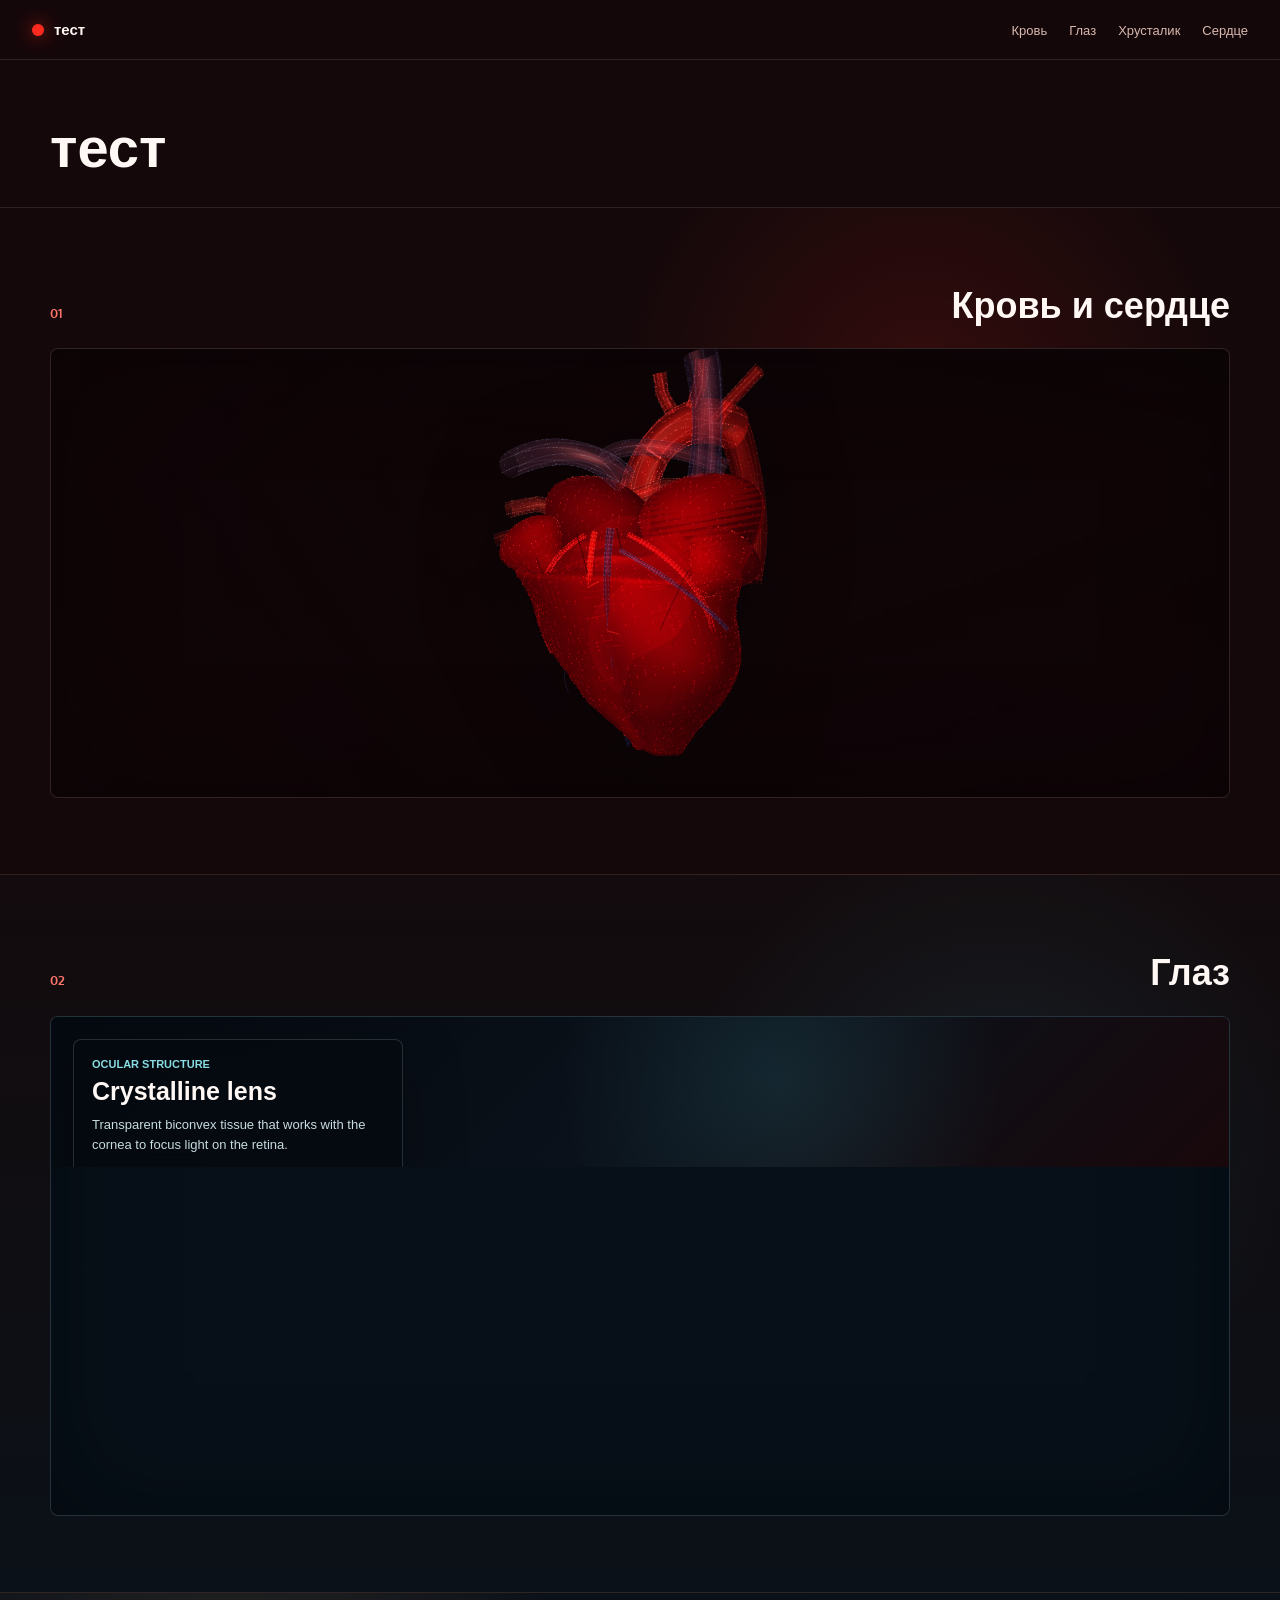
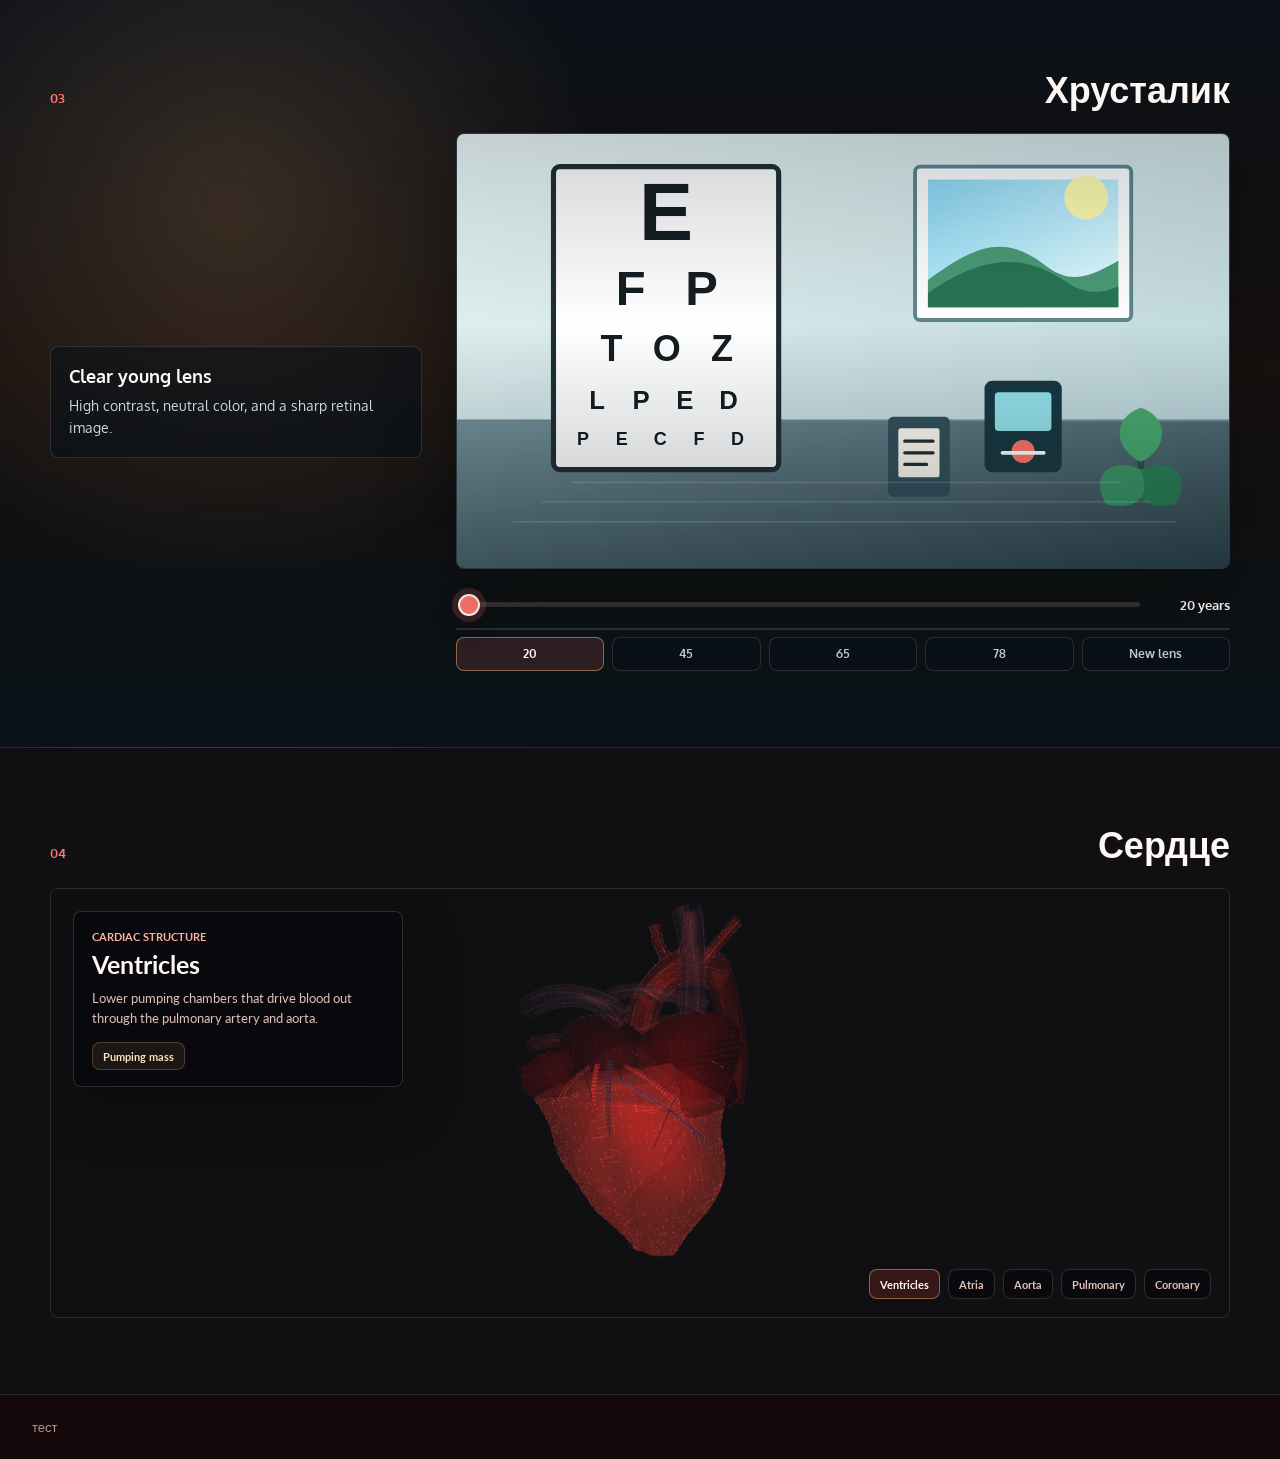
==== commit 0b858715: "Simplify animation showcase page" ====
--- a/app/index.html
+++ b/app/index.html
@@ -1,107 +1,81 @@
 <!DOCTYPE html>
-<html>
+<html lang="ru">
     <head>
         <meta charset="utf-8">
-        <title>Hemaflow Studio</title>
+        <title>тест</title>
         <meta http-equiv="X-UA-Compatible" content="IE=edge,chrome=1">
-        <meta name="description" content="Hemaflow Studio creates interactive organic web experiences for brands, labs, and digital products.">
+        <meta name="description" content="тест">
         <meta name="viewport" content="width=device-width, initial-scale=1.0, maximum-scale=1.0, user-scalable=no"/>
 
-        <meta property="og:title" content="Hemaflow Studio" />
-        <meta property="og:description" content="Interactive organic web experiences for brands and digital products." />
+        <meta property="og:title" content="тест" />
+        <meta property="og:description" content="тест" />
         <meta property="og:image:type" content="image/jpeg" />
         <meta property="og:image:width" content="800" />
         <meta property="og:image:height" content="480" />
-        <meta property="og:image" content="http://www.edankwan.com/experiments/hyper-mix/images/share.jpg" />
+        <meta property="og:image" content="images/share.jpg" />
 
         <meta name="twitter:card" content="summary">
-        <meta name="twitter:site" content="@edankwan">
-        <meta name="twitter:url" content="http://www.edankwan.com/experiments/hyper-mix/">
-        <meta name="twitter:title" content="Hemaflow Studio">
-        <meta name="twitter:description" content="Interactive organic web experiences for brands and digital products.">
-        <meta name="twitter:image" content="http://www.edankwan.com/experiments/hyper-mix/images/share.jpg">
+        <meta name="twitter:title" content="тест">
+        <meta name="twitter:description" content="тест">
+        <meta name="twitter:image" content="images/share.jpg">
 
-        <link href='https://fonts.googleapis.com/css?family=Oxygen:400,700' rel='stylesheet' type='text/css'>
+        <link href="https://fonts.googleapis.com/css?family=Oxygen:400,700" rel="stylesheet" type="text/css">
         <link rel="stylesheet" href="css/normalize.css">
-        <link rel="stylesheet" href="css/index.css?v=combined-9">
+        <link rel="stylesheet" href="css/index.css?v=simple-1">
     </head>
     <body>
         <header class="site-header">
-            <a class="brand" href="#top" aria-label="Hemaflow Studio home">
+            <a class="brand" href="#top" aria-label="тест">
                 <span class="brand-mark"></span>
-                Hemaflow Studio
+                тест
             </a>
-            <nav class="site-nav" aria-label="Main navigation">
-                <a href="#company">Company</a>
-                <a href="#eye">Eye</a>
-                <a href="#lens-aging">Lens</a>
-                <a href="#constraint">Heart</a>
-                <a href="#services">Services</a>
-                <a href="#contact">Contact</a>
+            <nav class="site-nav" aria-label="Навигация">
+                <a href="#blood">Кровь</a>
+                <a href="#eye">Глаз</a>
+                <a href="#lens-aging">Хрусталик</a>
+                <a href="#constraint">Сердце</a>
             </nav>
         </header>
 
         <main>
-            <section class="hero" id="top">
-                <div class="visual-shell" aria-label="Organic blood-flow animation">
+            <section class="test-title" id="top">
+                <h1>тест</h1>
+            </section>
+
+            <section class="animation-section blood-section" id="blood">
+                <div class="animation-heading">
+                    <span>01</span>
+                    <h2>Кровь и сердце</h2>
+                </div>
+                <div class="visual-shell" aria-label="Анимация крови и сердца">
                     <div class="visual-stage"></div>
-                    <iframe class="hero-heart-frame" src="particle-love/constraint/index.html?v=shape-12&transparent=1&hero=1#motionBlurQuality=medium" title="Beating anatomical heart in blood flow"></iframe>
-                </div>
-                <div class="hero-copy">
-                    <div class="hero-heading">
-                        <p class="eyebrow">Interactive organic identity</p>
-                        <h1>Living digital presence for science, health, and technology brands.</h1>
-                    </div>
-                    <div class="hero-summary">
-                        <p>We build visual systems that feel alive: WebGL motion, expressive landing pages, and product stories with a tactile biological rhythm.</p>
-                        <div class="hero-actions">
-                            <a class="button primary" href="#contact">Start a project</a>
-                            <a class="button secondary" href="#company">Explore studio</a>
-                        </div>
-                    </div>
+                    <iframe class="hero-heart-frame" src="particle-love/constraint/index.html?v=shape-12&transparent=1&hero=1#motionBlurQuality=medium" title="Анимация сердца в потоке крови"></iframe>
                 </div>
             </section>
 
-            <section class="content-section intro-section" id="company">
-                <div class="section-kicker">Company</div>
-                <div class="section-grid">
-                    <h2>We turn complex ideas into clear, visceral web experiences.</h2>
-                    <p>Hemaflow Studio works with teams that need more than a static page. We shape visual language, interaction, and motion into one coherent first impression.</p>
+            <section class="animation-section eye-section" id="eye">
+                <div class="animation-heading">
+                    <span>02</span>
+                    <h2>Глаз</h2>
+                </div>
+                <div class="eye-shell">
+                    <iframe class="eye-frame" src="eye-anatomy/index.html?v=eye-10" title="Интерактивная модель глаза"></iframe>
                 </div>
             </section>
 
-            <section class="content-section eye-section" id="eye">
-                <div class="section-kicker">Eye Anatomy</div>
-                <div class="eye-layout">
-                    <div class="eye-copy">
-                        <h2>A refined eye model that opens into five key clinical layers.</h2>
-                        <p>The scene starts as a recognizable external eye, then opens into a cleaner focused model: cornea, iris and pupil, crystalline lens, retina, and optic nerve.</p>
-                        <div class="eye-parts" aria-label="Eye anatomy regions">
-                            <span>Cornea</span>
-                            <span>Iris</span>
-                            <span>Lens</span>
-                            <span>Retina</span>
-                            <span>Optic nerve</span>
-                        </div>
-                    </div>
-                    <div class="eye-shell">
-                        <iframe class="eye-frame" src="eye-anatomy/index.html?v=eye-10" title="Interactive anatomical eye model"></iframe>
-                    </div>
+            <section class="animation-section lens-aging-section" id="lens-aging" data-lens-aging>
+                <div class="animation-heading">
+                    <span>03</span>
+                    <h2>Хрусталик</h2>
                 </div>
-            </section>
-
-            <section class="lens-aging-section" id="lens-aging" data-lens-aging>
                 <div class="lens-aging-sticky">
                     <div class="lens-aging-copy">
-                        <p class="section-kicker">Lens Clarity</p>
-                        <h2>Vision shifts as the crystalline lens ages, then clears again with a new lens.</h2>
-                        <p class="lens-aging-summary">Move through lens aging from a clear young lens to dense clouding, then into a crisp view after replacement.</p>
                         <div class="lens-aging-readout" aria-live="polite">
                             <strong class="lens-stage-title">Clear young lens</strong>
                             <span class="lens-stage-body">High contrast, neutral color, and a sharp retinal image.</span>
                         </div>
                     </div>
-                    <div class="lens-aging-visual" aria-label="Interactive lens clarity simulation">
+                    <div class="lens-aging-visual" aria-label="Симуляция прозрачности хрусталика">
                         <div class="vision-window">
                             <img class="vision-image" src="images/lens-vision.svg" alt="">
                             <div class="vision-haze"></div>
@@ -110,7 +84,7 @@
                             <div class="lens-optic new-lens"></div>
                         </div>
                         <div class="lens-slider-control">
-                            <input class="lens-progress-slider" type="range" min="0" max="100" value="0" step="1" aria-label="Lens clarity stage">
+                            <input class="lens-progress-slider" type="range" min="0" max="100" value="0" step="1" aria-label="Стадия хрусталика">
                             <output class="lens-slider-value" aria-live="polite">20 years</output>
                         </div>
                         <div class="lens-timeline" aria-hidden="true">
@@ -124,65 +98,19 @@
                 </div>
             </section>
 
-            <section class="content-section constraint-section" id="constraint">
-                <div class="section-kicker">Constraint Heart</div>
-                <div class="constraint-grid">
-                    <div>
-                        <h2>An anatomical particle heart with coronary vessels, aortic arch, and pulsing walls.</h2>
-                        <p>This embedded scene keeps the connected Constraint motion language, but reshapes it into a more anatomical beating heart with ventricular walls, atrial forms, surface vessels, and a softer organic pulse.</p>
-                    </div>
-                    <a class="source-link" href="https://github.com/edankwan/Constraint" target="_blank" rel="noreferrer">Source on GitHub</a>
+            <section class="animation-section constraint-section" id="constraint">
+                <div class="animation-heading">
+                    <span>04</span>
+                    <h2>Сердце</h2>
                 </div>
                 <div class="constraint-shell">
-                    <iframe class="constraint-frame" src="particle-love/constraint/index.html?v=shape-12#motionBlurQuality=medium" title="Anatomical beating particle heart" loading="lazy"></iframe>
+                    <iframe class="constraint-frame" src="particle-love/constraint/index.html?v=shape-12#motionBlurQuality=medium" title="Интерактивная модель сердца" loading="lazy"></iframe>
                 </div>
-            </section>
-
-            <section class="content-section metrics-section" aria-label="Studio highlights">
-                <div class="metric-card">
-                    <strong>01</strong>
-                    <span>Interactive identity systems</span>
-                </div>
-                <div class="metric-card">
-                    <strong>02</strong>
-                    <span>WebGL scenes and launch pages</span>
-                </div>
-                <div class="metric-card">
-                    <strong>03</strong>
-                    <span>Brand storytelling for technical teams</span>
-                </div>
-            </section>
-
-            <section class="content-section services-section" id="services">
-                <div class="section-kicker">Services</div>
-                <div class="services-list">
-                    <article>
-                        <h3>Visual concept</h3>
-                        <p>Direction, mood, references, and motion language for a site that should feel distinctive from the first second.</p>
-                    </article>
-                    <article>
-                        <h3>Interactive front-end</h3>
-                        <p>Production-ready landing pages, responsive layouts, canvas/WebGL scenes, and performance-aware implementation.</p>
-                    </article>
-                    <article>
-                        <h3>Launch package</h3>
-                        <p>Copy structure, contact flow, reusable sections, and deployment-ready assets for a compact business site.</p>
-                    </article>
-                </div>
-            </section>
-
-            <section class="contact-section" id="contact">
-                <div>
-                    <p class="eyebrow">Contact</p>
-                    <h2>Tell us what your brand should feel like.</h2>
-                </div>
-                <a class="contact-link" href="mailto:hello@example.com">hello@example.com</a>
             </section>
         </main>
 
         <footer class="site-footer">
-            <span>Hemaflow Studio</span>
-            <span>Organic web experiences</span>
+            <span>тест</span>
         </footer>
 
         <div class="mobile" aria-hidden="true"></div>
--- a/app/css/index.css
+++ b/app/css/index.css
@@ -89,6 +89,50 @@
     width: 100%;
 }
 
+.test-title {
+    width: 100%;
+    padding: 56px 32px 34px;
+    border-bottom: 1px solid rgba(255, 218, 204, 0.12);
+}
+
+.test-title h1 {
+    max-width: 1180px;
+    margin: 0 auto;
+}
+
+.animation-section {
+    scroll-margin-top: 112px;
+    width: 100%;
+    padding: 76px 32px;
+    border-bottom: 1px solid rgba(255, 218, 204, 0.12);
+}
+
+.animation-heading {
+    display: flex;
+    align-items: baseline;
+    justify-content: space-between;
+    gap: 24px;
+    max-width: 1180px;
+    margin: 0 auto 24px;
+}
+
+.animation-heading span {
+    color: #ff756a;
+    font-size: 13px;
+    font-weight: 700;
+}
+
+.animation-heading h2 {
+    margin: 0;
+    text-align: right;
+}
+
+.blood-section {
+    background:
+        radial-gradient(circle at 72% 28%, rgba(255, 42, 31, 0.14), transparent 30%),
+        #14080a;
+}
+
 .hero {
     width: 100%;
     padding: 24px 32px 44px;
@@ -98,6 +142,8 @@
 .visual-shell {
     position: relative;
     width: 100%;
+    max-width: 1180px;
+    margin: 0 auto;
     height: 50vh;
     min-height: 360px;
     max-height: 560px;
@@ -312,6 +358,8 @@
 }
 
 .eye-shell {
+    max-width: 1180px;
+    margin: 0 auto;
     min-height: 500px;
     overflow: hidden;
     border: 1px solid rgba(190, 235, 238, 0.16);
@@ -336,7 +384,6 @@
     --new-lens-opacity: 0;
     --timeline-progress: 0%;
     --slider-progress: 0%;
-    padding: 92px 32px;
     border-bottom: 1px solid rgba(255, 218, 204, 0.12);
     background:
         radial-gradient(circle at 18% 28%, rgba(255, 185, 117, 0.16), transparent 32%),
@@ -629,6 +676,8 @@
 }
 
 .constraint-shell {
+    max-width: 1180px;
+    margin: 0 auto;
     width: 100%;
     height: 430px;
     overflow: hidden;
@@ -747,6 +796,8 @@
     }
 
     .hero,
+    .test-title,
+    .animation-section,
     .content-section,
     .contact-section {
         padding-left: 20px;
@@ -869,6 +920,27 @@
 }
 
 @media (max-width: 520px) {
+    .test-title {
+        padding-top: 34px;
+        padding-bottom: 22px;
+    }
+
+    .animation-section {
+        padding-top: 54px;
+        padding-bottom: 54px;
+    }
+
+    .animation-heading {
+        align-items: flex-start;
+        flex-direction: column;
+        gap: 8px;
+        margin-bottom: 18px;
+    }
+
+    .animation-heading h2 {
+        text-align: left;
+    }
+
     .hero {
         padding-top: 18px;
         padding-bottom: 28px;
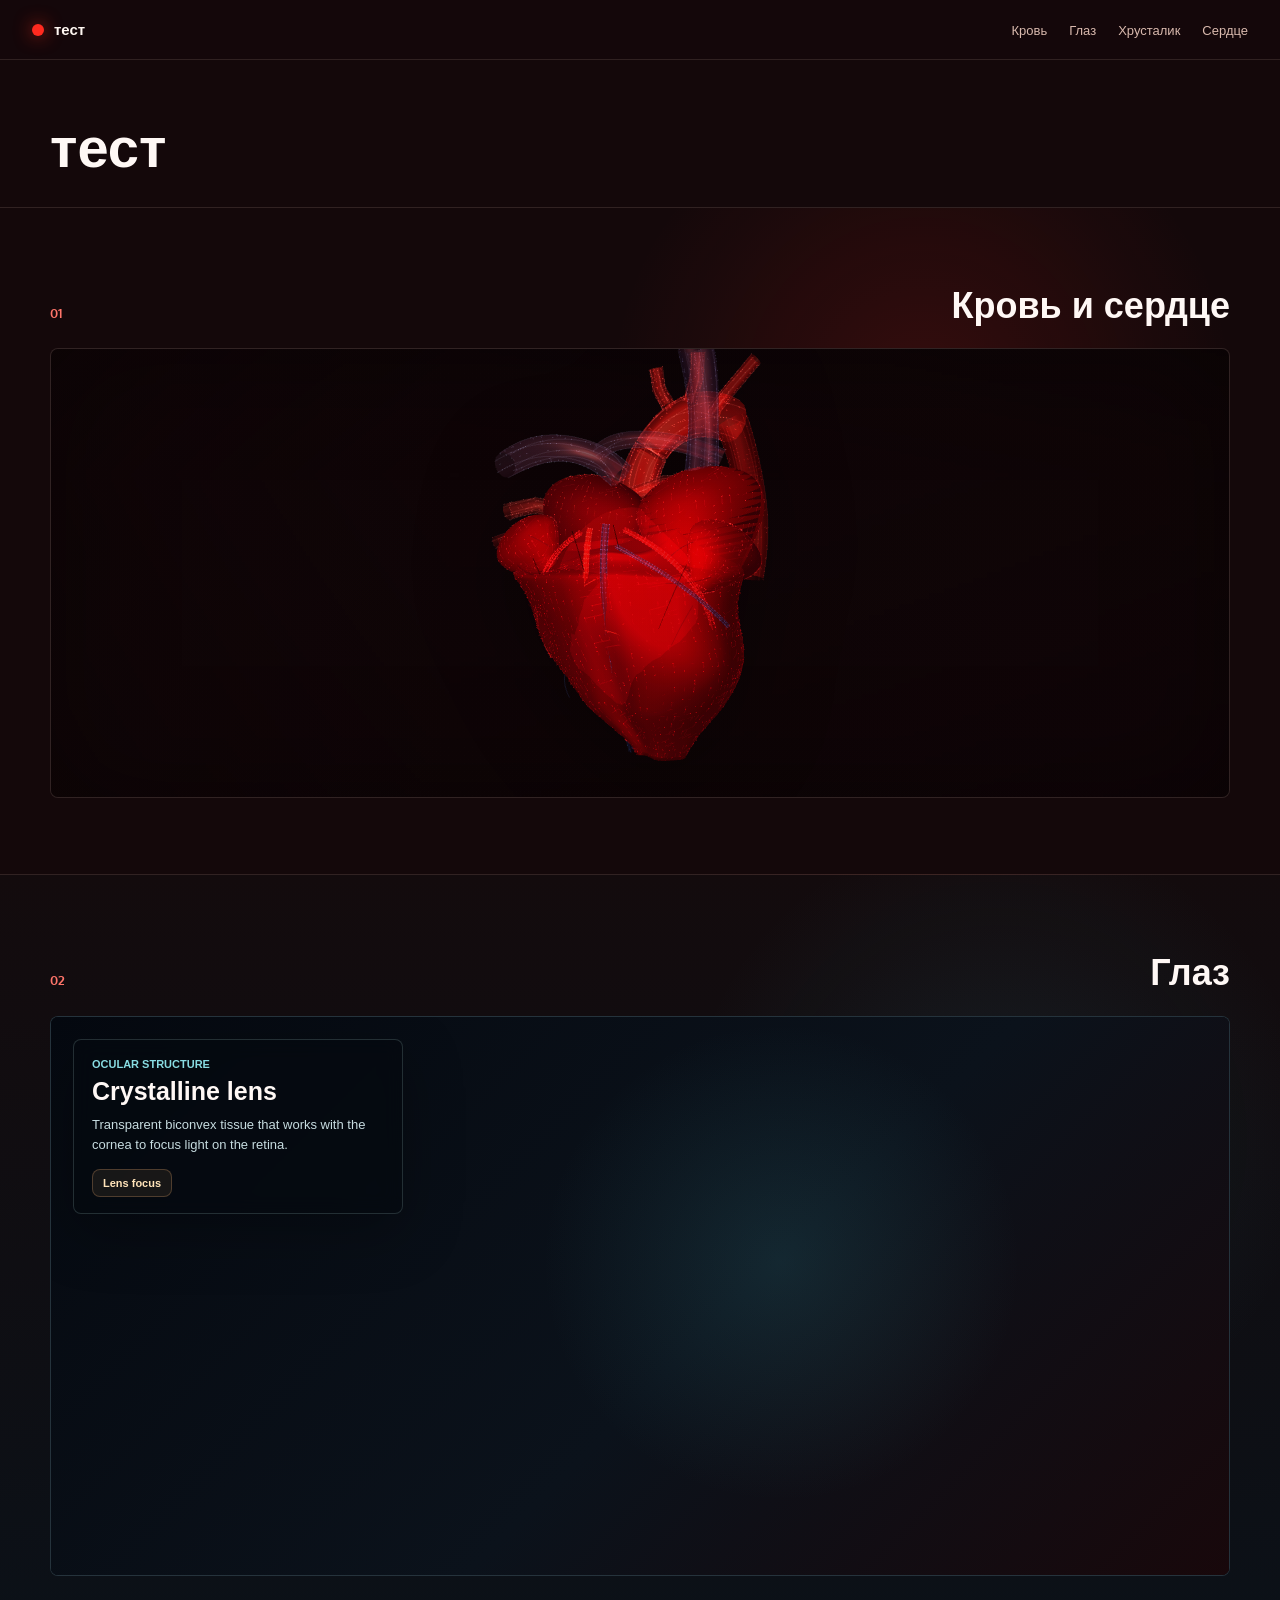
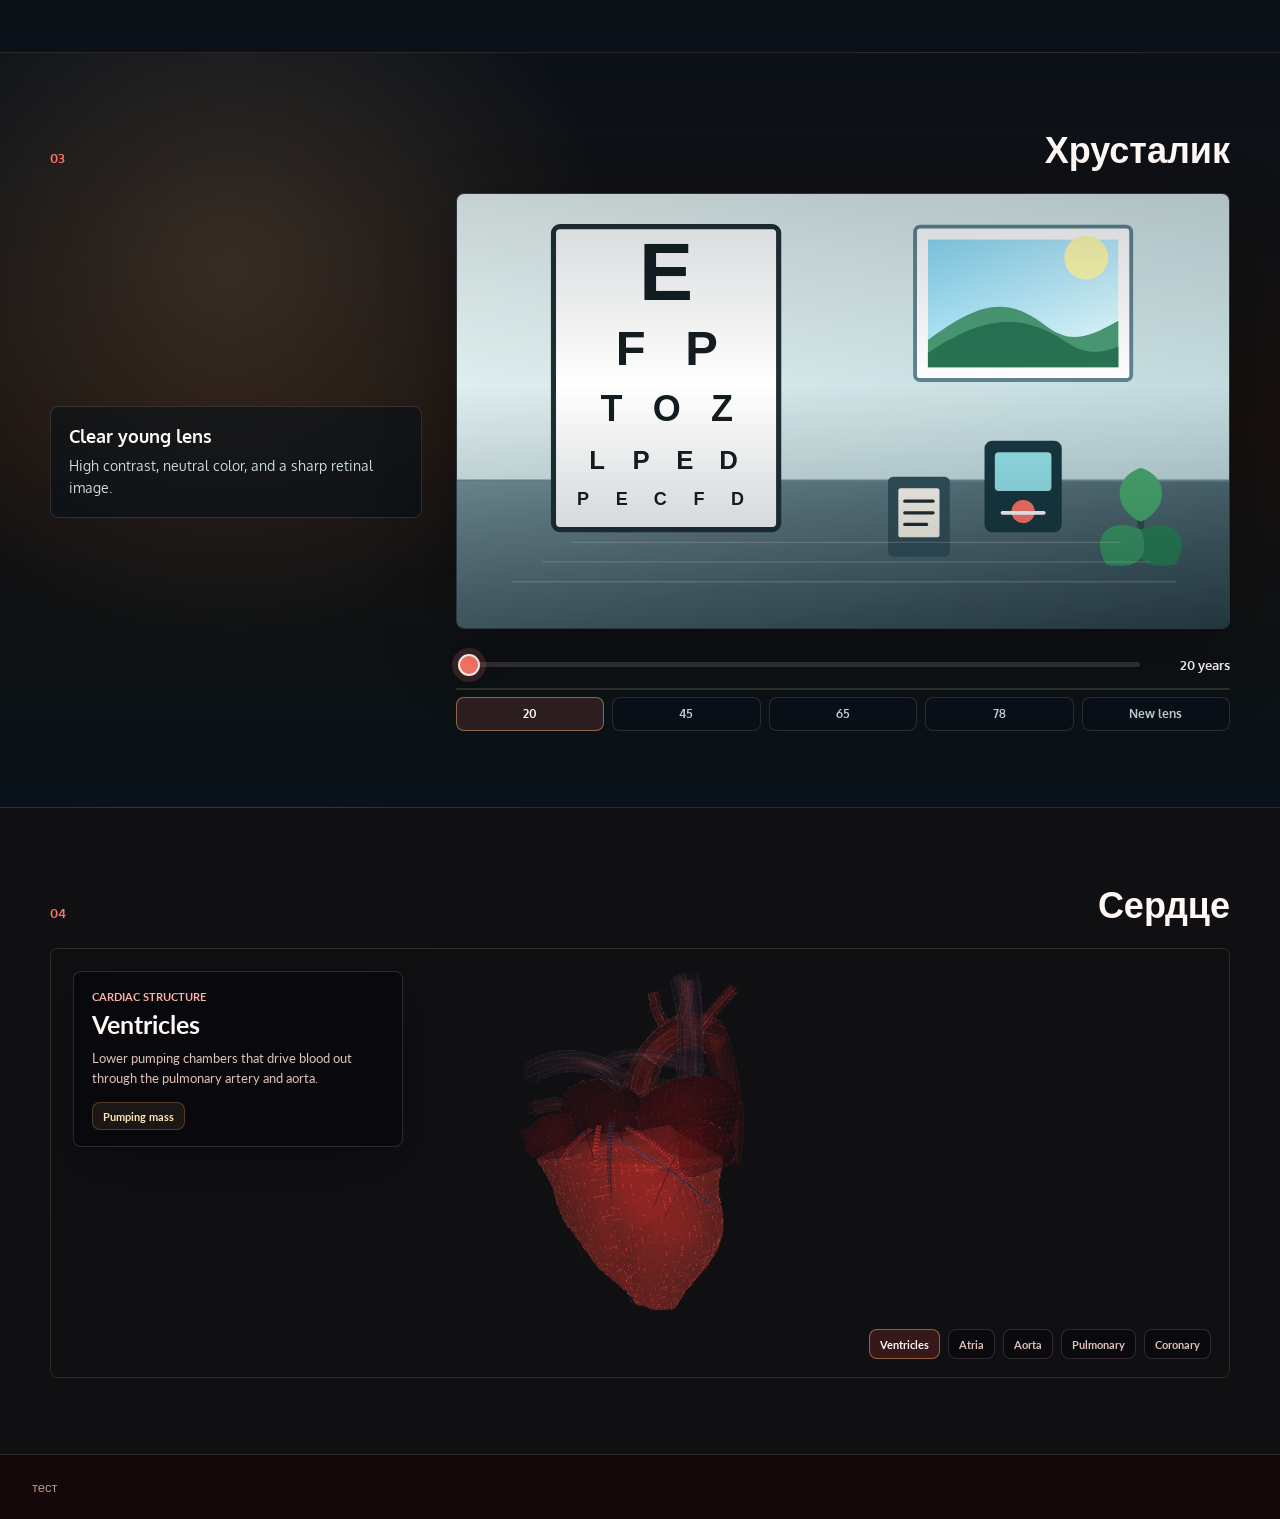
==== commit afd68974: "Fix eye showcase block" ====
--- a/app/index.html
+++ b/app/index.html
@@ -21,7 +21,7 @@
 
         <link href="https://fonts.googleapis.com/css?family=Oxygen:400,700" rel="stylesheet" type="text/css">
         <link rel="stylesheet" href="css/normalize.css">
-        <link rel="stylesheet" href="css/index.css?v=simple-1">
+        <link rel="stylesheet" href="css/index.css?v=simple-2">
     </head>
     <body>
         <header class="site-header">
@@ -59,7 +59,7 @@
                     <h2>Глаз</h2>
                 </div>
                 <div class="eye-shell">
-                    <iframe class="eye-frame" src="eye-anatomy/index.html?v=eye-10" title="Интерактивная модель глаза"></iframe>
+                    <iframe class="eye-frame" src="eye-anatomy/index.html?v=eye-12&showcase=1" title="Интерактивная модель глаза"></iframe>
                 </div>
             </section>
 
--- a/app/css/index.css
+++ b/app/css/index.css
@@ -360,7 +360,8 @@
 .eye-shell {
     max-width: 1180px;
     margin: 0 auto;
-    min-height: 500px;
+    height: min(58vw, 560px);
+    min-height: 420px;
     overflow: hidden;
     border: 1px solid rgba(190, 235, 238, 0.16);
     border-radius: 8px;
@@ -850,7 +851,8 @@
     }
 
     .eye-shell {
-        min-height: 380px;
+        height: 420px;
+        min-height: 0;
     }
 
     .constraint-grid {
@@ -985,7 +987,8 @@
     }
 
     .eye-shell {
-        min-height: 330px;
+        height: 340px;
+        min-height: 0;
     }
 
     .lens-aging-section {
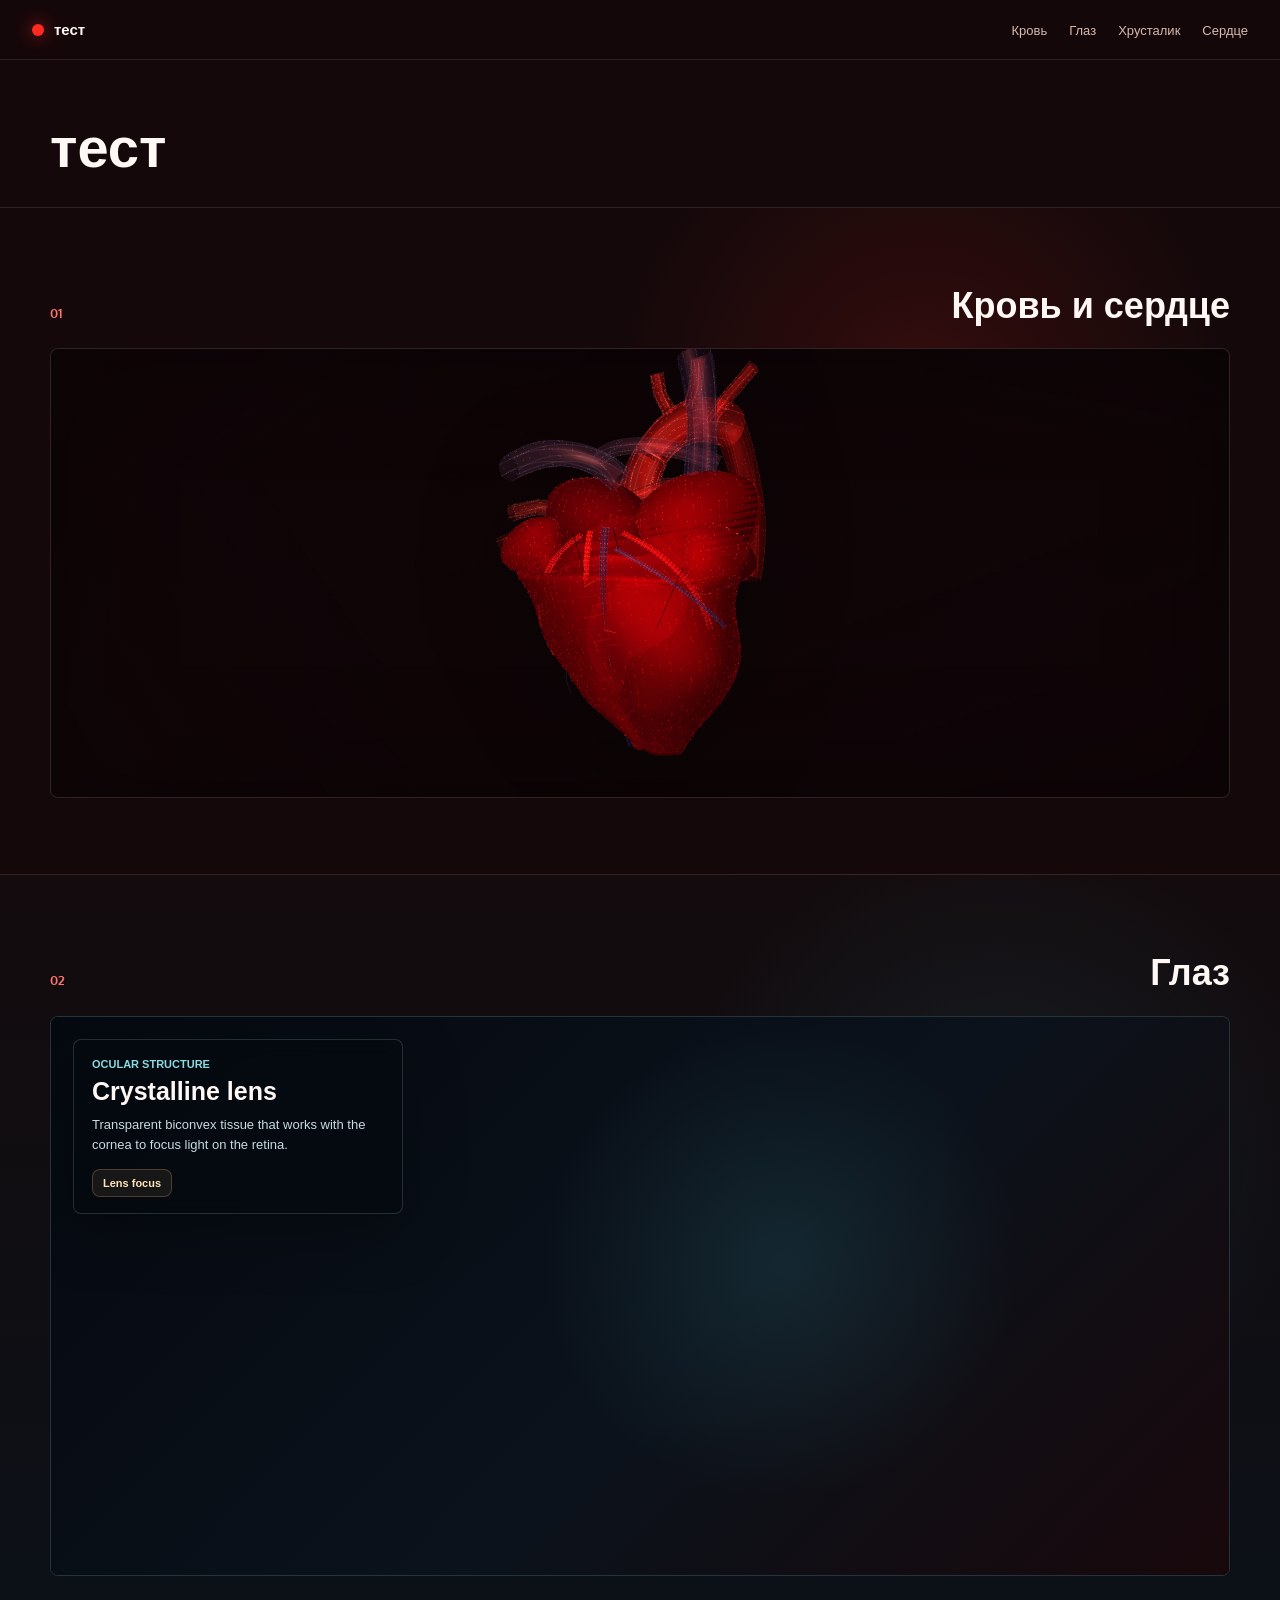
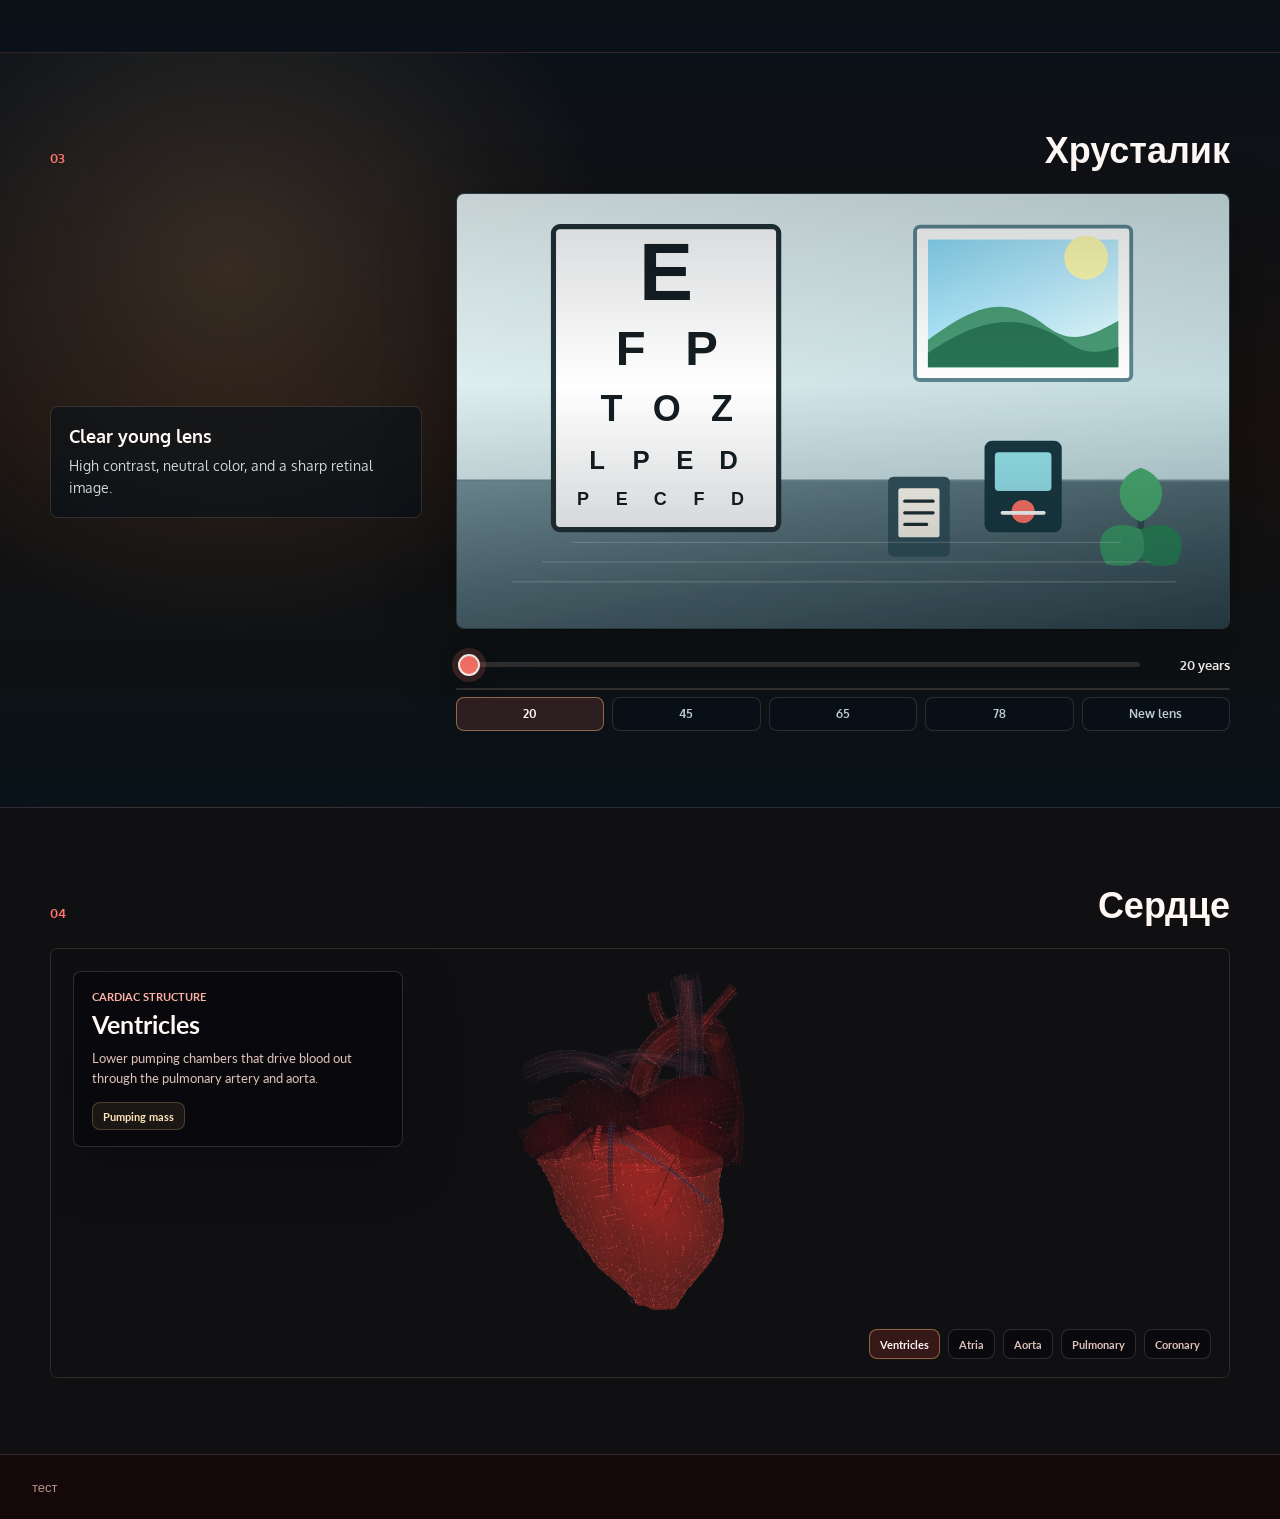
==== commit 207f6c98: "Restore interactive eye scale" ====
--- a/app/index.html
+++ b/app/index.html
@@ -59,7 +59,7 @@
                     <h2>Глаз</h2>
                 </div>
                 <div class="eye-shell">
-                    <iframe class="eye-frame" src="eye-anatomy/index.html?v=eye-12&showcase=1" title="Интерактивная модель глаза"></iframe>
+                    <iframe class="eye-frame" src="eye-anatomy/index.html?v=eye-13&embed=1" title="Интерактивная модель глаза"></iframe>
                 </div>
             </section>
 
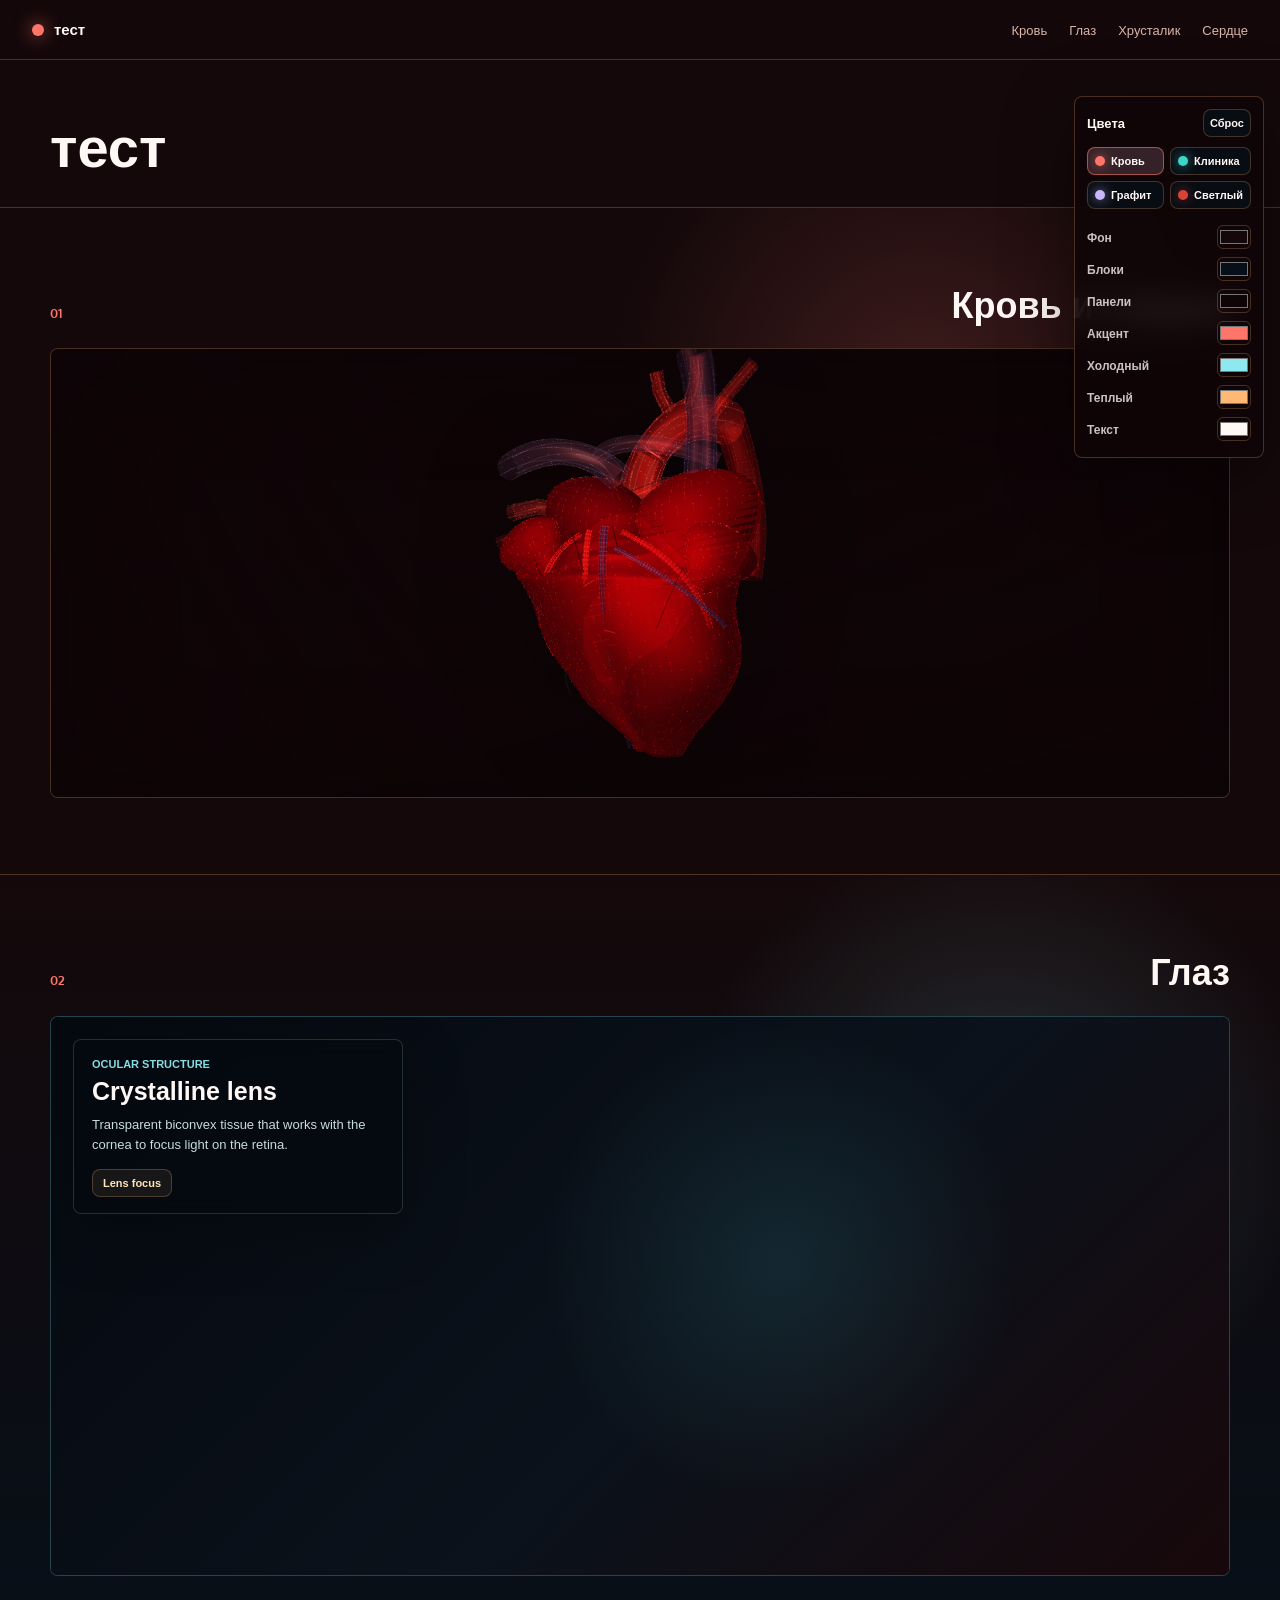
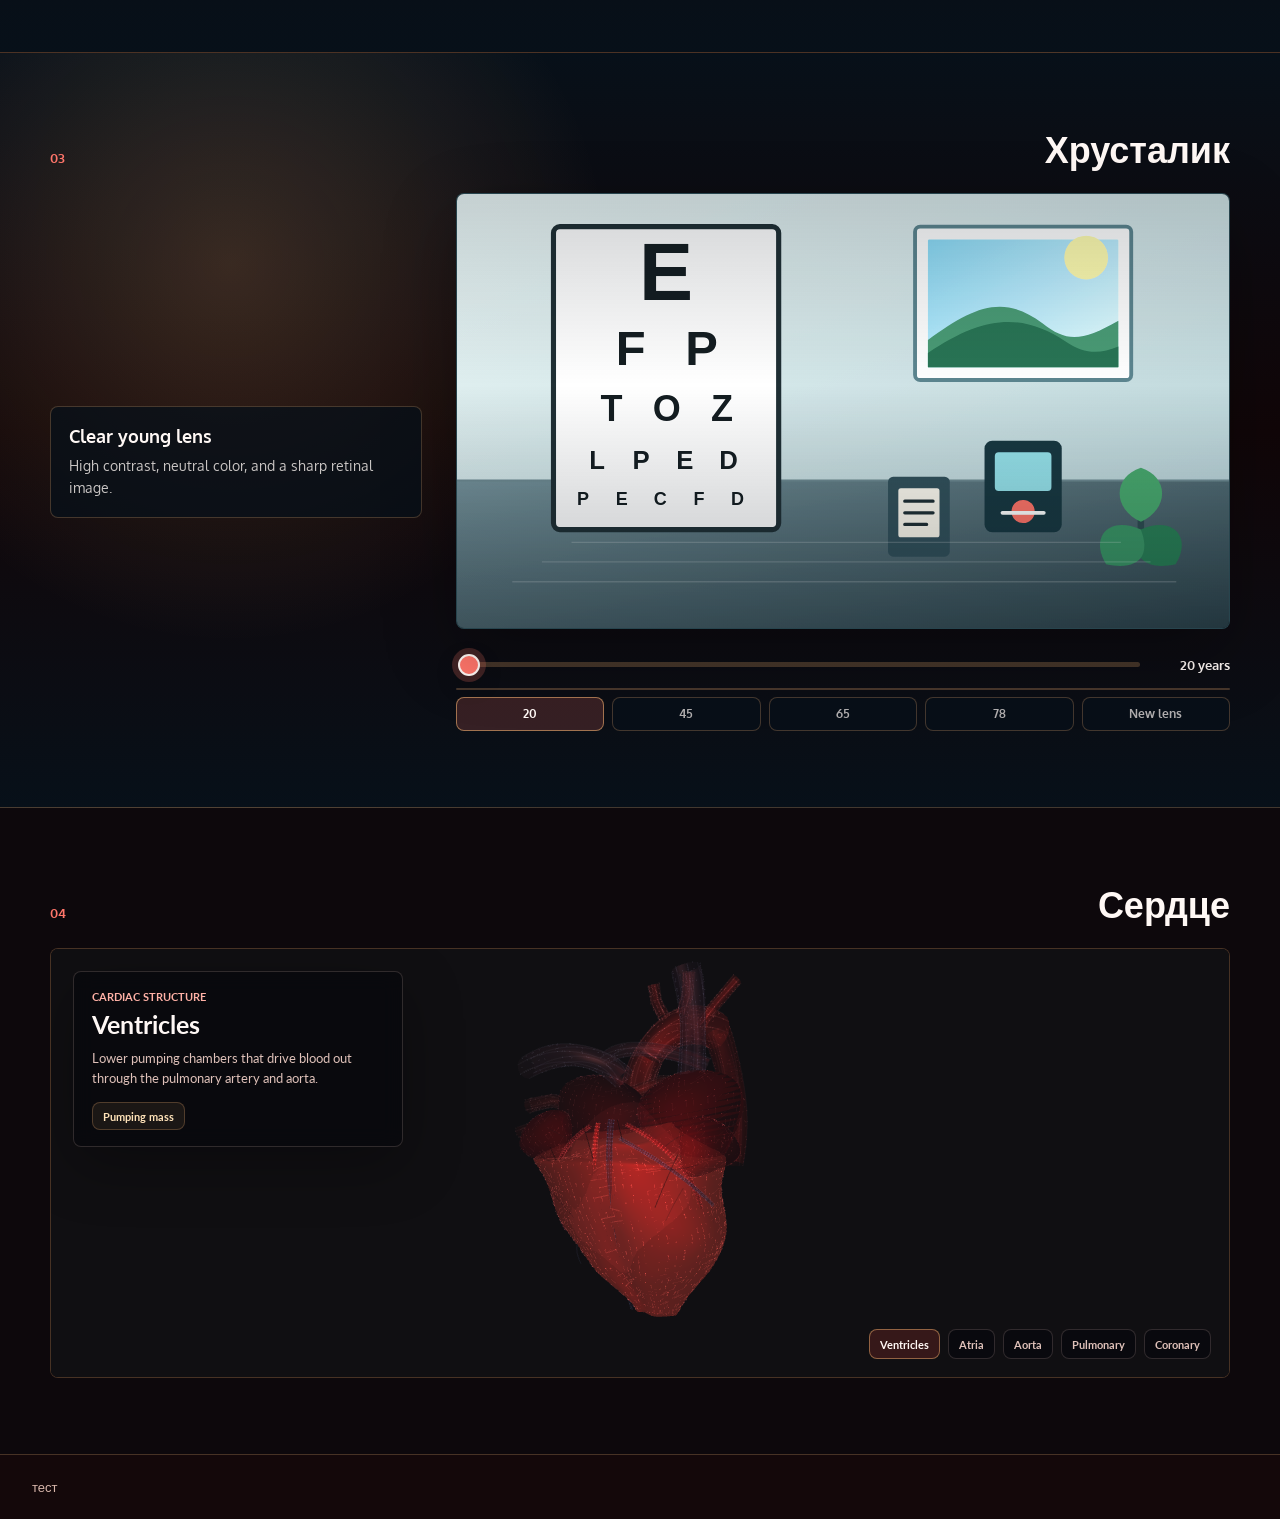
==== commit 287529b7: "Add theme color tester" ====
--- a/app/index.html
+++ b/app/index.html
@@ -21,7 +21,7 @@
 
         <link href="https://fonts.googleapis.com/css?family=Oxygen:400,700" rel="stylesheet" type="text/css">
         <link rel="stylesheet" href="css/normalize.css">
-        <link rel="stylesheet" href="css/index.css?v=simple-2">
+        <link rel="stylesheet" href="css/index.css?v=simple-5">
     </head>
     <body>
         <header class="site-header">
@@ -113,6 +113,59 @@
             <span>тест</span>
         </footer>
 
+        <aside class="theme-tester" data-theme-tester aria-label="Настройки цветов">
+            <div class="theme-tester-head">
+                <span>Цвета</span>
+                <button type="button" data-theme-reset>Сброс</button>
+            </div>
+            <div class="theme-presets" aria-label="Быстрые палитры">
+                <button class="theme-preset" type="button" data-theme-preset="blood" aria-pressed="true">
+                    <span class="theme-swatch"></span>
+                    Кровь
+                </button>
+                <button class="theme-preset" type="button" data-theme-preset="clinical" aria-pressed="false">
+                    <span class="theme-swatch"></span>
+                    Клиника
+                </button>
+                <button class="theme-preset" type="button" data-theme-preset="graphite" aria-pressed="false">
+                    <span class="theme-swatch"></span>
+                    Графит
+                </button>
+                <button class="theme-preset" type="button" data-theme-preset="light" aria-pressed="false">
+                    <span class="theme-swatch"></span>
+                    Светлый
+                </button>
+            </div>
+            <label>
+                <span>Фон</span>
+                <input type="color" value="#14080a" data-theme-color="--page-bg">
+            </label>
+            <label>
+                <span>Блоки</span>
+                <input type="color" value="#071019" data-theme-color="--surface-bg">
+            </label>
+            <label>
+                <span>Панели</span>
+                <input type="color" value="#0f0507" data-theme-color="--panel-bg">
+            </label>
+            <label>
+                <span>Акцент</span>
+                <input type="color" value="#ff756a" data-theme-color="--accent">
+            </label>
+            <label>
+                <span>Холодный</span>
+                <input type="color" value="#8de8f0" data-theme-color="--cool">
+            </label>
+            <label>
+                <span>Теплый</span>
+                <input type="color" value="#ffb975" data-theme-color="--warm">
+            </label>
+            <label>
+                <span>Текст</span>
+                <input type="color" value="#fff8f5" data-theme-color="--text-main">
+            </label>
+        </aside>
+
         <div class="mobile" aria-hidden="true"></div>
         <div class="logo" aria-hidden="true"></div>
         <div class="instruction" aria-hidden="true">Press space key to toggle movement</div>
@@ -126,5 +179,6 @@
         <script src="js/three.r74.min.js"></script>
         <script src="js/index.js?v=sync-1"></script>
         <script src="js/lens-aging.js?v=lens-3"></script>
+        <script src="js/theme-tester.js?v=theme-1"></script>
     </body>
 </html>
--- a/app/css/index.css
+++ b/app/css/index.css
@@ -1,10 +1,24 @@
+:root {
+    --page-bg: #14080a;
+    --surface-bg: #071019;
+    --panel-bg: #0f0507;
+    --accent: #ff756a;
+    --cool: #8de8f0;
+    --warm: #ffb975;
+    --text-main: #fff8f5;
+    --text-soft: #d7b5aa;
+    --line-soft: color-mix(in srgb, var(--warm) 24%, transparent);
+    --line-cool: color-mix(in srgb, var(--cool) 24%, transparent);
+    --header-bg: color-mix(in srgb, var(--page-bg) 90%, transparent);
+}
+
 html {
     width: 100%;
     min-height: 100%;
     overflow-x: hidden;
     font-family: 'Oxygen', Arial, sans-serif;
-    color: #f8ebe7;
-    background: #14080a;
+    color: var(--text-main);
+    background: var(--page-bg);
     scroll-behavior: smooth;
     scroll-padding-top: 76px;
 }
@@ -13,7 +27,7 @@
     width: 100%;
     min-height: 100%;
     margin: 0;
-    background: #14080a;
+    background: var(--page-bg);
 }
 
 * {
@@ -46,9 +60,10 @@
     gap: 24px;
     width: 100%;
     padding: 20px 32px;
-    color: #fff7f2;
-    background: rgba(20, 8, 10, 0.9);
-    border-bottom: 1px solid rgba(255, 218, 204, 0.12);
+    color: var(--text-main);
+    background: var(--header-bg);
+    border-bottom: 1px solid var(--line-soft);
+    backdrop-filter: blur(14px);
 }
 
 .brand {
@@ -64,15 +79,15 @@
     width: 12px;
     height: 12px;
     border-radius: 50%;
-    background: #ff2a1f;
-    box-shadow: 0 0 18px rgba(255, 42, 31, 0.8);
+    background: var(--accent);
+    box-shadow: 0 0 18px color-mix(in srgb, var(--accent) 82%, transparent);
 }
 
 .site-nav {
     display: flex;
     align-items: center;
     gap: 22px;
-    color: #d9b9ae;
+    color: var(--text-soft);
     font-size: 13px;
 }
 
@@ -82,7 +97,7 @@
 
 .site-nav a:hover,
 .contact-link:hover {
-    color: #ffffff;
+    color: var(--text-main);
 }
 
 main {
@@ -92,7 +107,7 @@
 .test-title {
     width: 100%;
     padding: 56px 32px 34px;
-    border-bottom: 1px solid rgba(255, 218, 204, 0.12);
+    border-bottom: 1px solid var(--line-soft);
 }
 
 .test-title h1 {
@@ -104,7 +119,7 @@
     scroll-margin-top: 112px;
     width: 100%;
     padding: 76px 32px;
-    border-bottom: 1px solid rgba(255, 218, 204, 0.12);
+    border-bottom: 1px solid var(--line-soft);
 }
 
 .animation-heading {
@@ -117,7 +132,7 @@
 }
 
 .animation-heading span {
-    color: #ff756a;
+    color: var(--accent);
     font-size: 13px;
     font-weight: 700;
 }
@@ -129,14 +144,14 @@
 
 .blood-section {
     background:
-        radial-gradient(circle at 72% 28%, rgba(255, 42, 31, 0.14), transparent 30%),
-        #14080a;
+        radial-gradient(circle at 72% 28%, color-mix(in srgb, var(--accent) 18%, transparent), transparent 30%),
+        var(--page-bg);
 }
 
 .hero {
     width: 100%;
     padding: 24px 32px 44px;
-    border-bottom: 1px solid rgba(255, 218, 204, 0.12);
+    border-bottom: 1px solid var(--line-soft);
 }
 
 .visual-shell {
@@ -148,9 +163,9 @@
     min-height: 360px;
     max-height: 560px;
     overflow: hidden;
-    border: 1px solid rgba(255, 218, 204, 0.14);
+    border: 1px solid var(--line-soft);
     border-radius: 8px;
-    background: #0f0507;
+    background: var(--panel-bg);
     box-shadow: inset 0 0 110px rgba(0, 0, 0, 0.52);
 }
 
@@ -161,8 +176,8 @@
     pointer-events: none;
     content: "";
     background:
-        linear-gradient(90deg, rgba(15, 5, 7, 0.42), transparent 34%, rgba(15, 5, 7, 0.2)),
-        linear-gradient(180deg, rgba(15, 5, 7, 0.18), transparent 28%, rgba(15, 5, 7, 0.24));
+        linear-gradient(90deg, color-mix(in srgb, var(--panel-bg) 64%, transparent), transparent 34%, color-mix(in srgb, var(--panel-bg) 34%, transparent)),
+        linear-gradient(180deg, color-mix(in srgb, var(--panel-bg) 32%, transparent), transparent 28%, color-mix(in srgb, var(--panel-bg) 38%, transparent));
 }
 
 .visual-stage {
@@ -226,19 +241,19 @@
 h1 {
     max-width: 760px;
     margin-bottom: 0;
-    color: #fff8f5;
+    color: var(--text-main);
     font-size: 56px;
     line-height: 1.02;
 }
 
 h2 {
-    color: #fff8f5;
+    color: var(--text-main);
     font-size: 36px;
     line-height: 1.12;
 }
 
 h3 {
-    color: #fff8f5;
+    color: var(--text-main);
     font-size: 20px;
     line-height: 1.25;
 }
@@ -246,7 +261,7 @@
 .hero-copy p:not(.eyebrow),
 .section-grid p,
 .services-list p {
-    color: #d7b5aa;
+    color: var(--text-soft);
     font-size: 17px;
     line-height: 1.65;
 }
@@ -272,19 +287,19 @@
 
 .button.primary {
     color: #1a0708;
-    background: #ffb1a6;
+    background: var(--warm);
 }
 
 .button.secondary {
-    color: #fff7f2;
-    border: 1px solid rgba(255, 218, 204, 0.28);
+    color: var(--text-main);
+    border: 1px solid var(--line-soft);
 }
 
 .content-section {
     scroll-margin-top: 176px;
     width: 100%;
     padding: 76px 32px;
-    border-bottom: 1px solid rgba(255, 218, 204, 0.12);
+    border-bottom: 1px solid var(--line-soft);
 }
 
 .intro-section {
@@ -304,13 +319,13 @@
 }
 
 .constraint-section {
-    background: #100f12;
+    background: color-mix(in srgb, var(--panel-bg) 72%, var(--surface-bg));
 }
 
 .eye-section {
     background:
-        radial-gradient(circle at 78% 34%, rgba(51, 131, 150, 0.14), transparent 28%),
-        linear-gradient(180deg, #130b0d 0%, #0b1118 100%);
+        radial-gradient(circle at 78% 34%, color-mix(in srgb, var(--cool) 16%, transparent), transparent 28%),
+        linear-gradient(180deg, var(--page-bg) 0%, var(--surface-bg) 100%);
 }
 
 .eye-layout {
@@ -333,7 +348,7 @@
 
 .eye-copy p {
     margin-bottom: 24px;
-    color: #d7b5aa;
+    color: var(--text-soft);
     font-size: 17px;
     line-height: 1.65;
 }
@@ -349,10 +364,10 @@
     align-items: center;
     min-height: 34px;
     padding: 0 12px;
-    border: 1px solid rgba(141, 215, 222, 0.24);
+    border: 1px solid var(--line-cool);
     border-radius: 8px;
-    color: #cdeff1;
-    background: rgba(141, 215, 222, 0.06);
+    color: color-mix(in srgb, var(--cool) 76%, #ffffff);
+    background: color-mix(in srgb, var(--cool) 10%, transparent);
     font-size: 12px;
     font-weight: 700;
 }
@@ -363,9 +378,9 @@
     height: min(58vw, 560px);
     min-height: 420px;
     overflow: hidden;
-    border: 1px solid rgba(190, 235, 238, 0.16);
+    border: 1px solid var(--line-cool);
     border-radius: 8px;
-    background: #071019;
+    background: var(--surface-bg);
     box-shadow: inset 0 0 120px rgba(0, 0, 0, 0.42);
 }
 
@@ -385,10 +400,10 @@
     --new-lens-opacity: 0;
     --timeline-progress: 0%;
     --slider-progress: 0%;
-    border-bottom: 1px solid rgba(255, 218, 204, 0.12);
+    border-bottom: 1px solid var(--line-soft);
     background:
-        radial-gradient(circle at 18% 28%, rgba(255, 185, 117, 0.16), transparent 32%),
-        linear-gradient(180deg, #0b1118 0%, #17110f 50%, #081218 100%);
+        radial-gradient(circle at 18% 28%, color-mix(in srgb, var(--warm) 18%, transparent), transparent 32%),
+        linear-gradient(180deg, var(--surface-bg) 0%, color-mix(in srgb, var(--panel-bg) 70%, var(--page-bg)) 50%, var(--surface-bg) 100%);
 }
 
 .lens-aging-sticky {
@@ -410,16 +425,16 @@
 
 .lens-aging-summary {
     margin-bottom: 24px;
-    color: #d7b5aa;
+    color: var(--text-soft);
     font-size: 17px;
     line-height: 1.65;
 }
 
 .lens-aging-readout {
     padding: 18px;
-    border: 1px solid rgba(255, 218, 204, 0.14);
+    border: 1px solid var(--line-soft);
     border-radius: 8px;
-    background: rgba(7, 16, 25, 0.56);
+    background: color-mix(in srgb, var(--surface-bg) 76%, transparent);
 }
 
 .lens-aging-readout strong,
@@ -429,12 +444,12 @@
 
 .lens-aging-readout strong {
     margin-bottom: 8px;
-    color: #fff8f5;
+    color: var(--text-main);
     font-size: 18px;
 }
 
 .lens-aging-readout span {
-    color: #cbd9da;
+    color: color-mix(in srgb, var(--text-main) 78%, transparent);
     font-size: 14px;
     line-height: 1.55;
 }
@@ -447,9 +462,9 @@
     position: relative;
     aspect-ratio: 16 / 9;
     overflow: hidden;
-    border: 1px solid rgba(190, 235, 238, 0.18);
+    border: 1px solid var(--line-cool);
     border-radius: 8px;
-    background: #071019;
+    background: var(--surface-bg);
     box-shadow:
         inset 0 0 110px rgba(0, 0, 0, 0.28),
         0 24px 72px rgba(0, 0, 0, 0.28);
@@ -511,11 +526,11 @@
 }
 
 .new-lens {
-    border: 1px solid rgba(210, 255, 255, 0.54);
+    border: 1px solid color-mix(in srgb, var(--cool) 62%, transparent);
     background:
         radial-gradient(circle at 36% 28%, rgba(255, 255, 255, 0.58), transparent 18%),
         radial-gradient(circle at 50% 50%, rgba(125, 227, 240, 0.2), rgba(255, 255, 255, 0.08) 54%, transparent 66%);
-    box-shadow: 0 0 34px rgba(141, 232, 240, 0.2);
+    box-shadow: 0 0 34px color-mix(in srgb, var(--cool) 24%, transparent);
     opacity: var(--new-lens-opacity);
 }
 
@@ -539,7 +554,7 @@
     height: 5px;
     border-radius: 999px;
     background:
-        linear-gradient(90deg, #8de8f0 0%, #ffb975 var(--slider-progress), rgba(255, 218, 204, 0.16) var(--slider-progress), rgba(255, 218, 204, 0.16) 100%);
+        linear-gradient(90deg, var(--cool) 0%, var(--warm) var(--slider-progress), var(--line-soft) var(--slider-progress), var(--line-soft) 100%);
 }
 
 .lens-progress-slider::-webkit-slider-thumb {
@@ -547,41 +562,41 @@
     height: 22px;
     margin-top: -8.5px;
     appearance: none;
-    border: 2px solid #fff8f5;
+    border: 2px solid var(--text-main);
     border-radius: 50%;
-    background: #ff756a;
-    box-shadow: 0 0 0 6px rgba(255, 117, 106, 0.18), 0 8px 22px rgba(0, 0, 0, 0.28);
+    background: var(--accent);
+    box-shadow: 0 0 0 6px color-mix(in srgb, var(--accent) 22%, transparent), 0 8px 22px rgba(0, 0, 0, 0.28);
 }
 
 .lens-progress-slider::-moz-range-track {
     height: 5px;
     border-radius: 999px;
-    background: rgba(255, 218, 204, 0.16);
+    background: var(--line-soft);
 }
 
 .lens-progress-slider::-moz-range-progress {
     height: 5px;
     border-radius: 999px;
-    background: linear-gradient(90deg, #8de8f0, #ffb975);
+    background: linear-gradient(90deg, var(--cool), var(--warm));
 }
 
 .lens-progress-slider::-moz-range-thumb {
     width: 20px;
     height: 20px;
-    border: 2px solid #fff8f5;
+    border: 2px solid var(--text-main);
     border-radius: 50%;
-    background: #ff756a;
-    box-shadow: 0 0 0 6px rgba(255, 117, 106, 0.18), 0 8px 22px rgba(0, 0, 0, 0.28);
+    background: var(--accent);
+    box-shadow: 0 0 0 6px color-mix(in srgb, var(--accent) 22%, transparent), 0 8px 22px rgba(0, 0, 0, 0.28);
 }
 
 .lens-progress-slider:focus-visible {
-    outline: 2px solid rgba(141, 232, 240, 0.72);
+    outline: 2px solid color-mix(in srgb, var(--cool) 72%, transparent);
     outline-offset: 4px;
 }
 
 .lens-slider-value {
     min-width: 78px;
-    color: #fff8f5;
+    color: var(--text-main);
     font-size: 13px;
     font-weight: 700;
     text-align: right;
@@ -607,12 +622,12 @@
 
 .lens-timeline::before {
     right: 0;
-    background: rgba(255, 218, 204, 0.14);
+    background: var(--line-soft);
 }
 
 .lens-timeline::after {
     width: var(--timeline-progress);
-    background: linear-gradient(90deg, #8de8f0, #ffb975, #f8ebe7);
+    background: linear-gradient(90deg, var(--cool), var(--warm), var(--text-main));
 }
 
 .lens-timeline span {
@@ -621,18 +636,18 @@
     justify-content: center;
     min-height: 34px;
     padding: 0 8px;
-    border: 1px solid rgba(255, 218, 204, 0.14);
+    border: 1px solid var(--line-soft);
     border-radius: 8px;
-    color: #b9cbcf;
-    background: rgba(7, 16, 25, 0.48);
+    color: color-mix(in srgb, var(--text-main) 68%, transparent);
+    background: color-mix(in srgb, var(--surface-bg) 72%, transparent);
     font-size: 12px;
     font-weight: 700;
 }
 
 .lens-timeline span.is-active {
-    color: #fff8f5;
-    border-color: rgba(255, 185, 117, 0.48);
-    background: rgba(255, 117, 106, 0.14);
+    color: var(--text-main);
+    border-color: color-mix(in srgb, var(--warm) 54%, transparent);
+    background: color-mix(in srgb, var(--accent) 18%, transparent);
 }
 
 .constraint-grid {
@@ -652,7 +667,7 @@
 .constraint-grid p {
     max-width: 680px;
     margin-bottom: 0;
-    color: #d7b5aa;
+    color: var(--text-soft);
     font-size: 17px;
     line-height: 1.65;
 }
@@ -663,9 +678,9 @@
     justify-content: center;
     min-height: 42px;
     padding: 0 16px;
-    border: 1px solid rgba(255, 218, 204, 0.26);
+    border: 1px solid var(--line-soft);
     border-radius: 8px;
-    color: #fff7f2;
+    color: var(--text-main);
     font-size: 13px;
     font-weight: 700;
     text-decoration: none;
@@ -673,7 +688,7 @@
 }
 
 .source-link:hover {
-    border-color: rgba(255, 218, 204, 0.48);
+    border-color: color-mix(in srgb, var(--warm) 52%, transparent);
 }
 
 .constraint-shell {
@@ -682,9 +697,9 @@
     width: 100%;
     height: 430px;
     overflow: hidden;
-    border: 1px solid rgba(255, 218, 204, 0.14);
+    border: 1px solid var(--line-soft);
     border-radius: 8px;
-    background: #100f12;
+    background: color-mix(in srgb, var(--panel-bg) 76%, var(--surface-bg));
 }
 
 .constraint-frame {
@@ -698,29 +713,29 @@
     display: grid;
     grid-template-columns: repeat(3, minmax(0, 1fr));
     gap: 14px;
-    background: #1b0c0e;
+    background: color-mix(in srgb, var(--panel-bg) 70%, var(--page-bg));
 }
 
 .metric-card,
 .services-list article {
     min-height: 148px;
     padding: 24px;
-    border: 1px solid rgba(255, 218, 204, 0.14);
+    border: 1px solid var(--line-soft);
     border-radius: 8px;
-    background: rgba(255, 218, 204, 0.04);
+    background: color-mix(in srgb, var(--warm) 7%, transparent);
 }
 
 .metric-card strong {
     display: block;
     margin-bottom: 34px;
-    color: #ff756a;
+    color: var(--accent);
     font-size: 13px;
 }
 
 .metric-card span {
     display: block;
     max-width: 260px;
-    color: #fff7f2;
+    color: var(--text-main);
     font-size: 20px;
     line-height: 1.25;
 }
@@ -773,9 +788,117 @@
     justify-content: space-between;
     gap: 24px;
     padding: 24px 32px;
-    color: #b9958a;
-    background: #14080a;
+    color: var(--text-soft);
+    background: var(--page-bg);
     font-size: 13px;
+}
+
+.theme-tester {
+    position: fixed;
+    top: 96px;
+    right: 16px;
+    z-index: 40;
+    width: 190px;
+    padding: 12px;
+    border: 1px solid var(--line-soft);
+    border-radius: 8px;
+    color: var(--text-main);
+    background: color-mix(in srgb, var(--panel-bg) 88%, transparent);
+    box-shadow: 0 18px 70px rgba(0, 0, 0, 0.38);
+    backdrop-filter: blur(14px);
+}
+
+.theme-tester-head {
+    display: flex;
+    align-items: center;
+    justify-content: space-between;
+    gap: 8px;
+    margin-bottom: 10px;
+}
+
+.theme-tester-head span {
+    color: var(--text-main);
+    font-size: 13px;
+    font-weight: 700;
+}
+
+.theme-tester button {
+    min-height: 28px;
+    border: 1px solid var(--line-soft);
+    border-radius: 8px;
+    color: var(--text-main);
+    background: color-mix(in srgb, var(--surface-bg) 74%, transparent);
+    font: inherit;
+    font-size: 11px;
+    font-weight: 700;
+    cursor: pointer;
+}
+
+.theme-tester button:hover,
+.theme-tester button[aria-pressed="true"] {
+    border-color: color-mix(in srgb, var(--accent) 58%, transparent);
+    background: color-mix(in srgb, var(--accent) 18%, var(--surface-bg));
+}
+
+.theme-presets {
+    display: grid;
+    grid-template-columns: 1fr 1fr;
+    gap: 6px;
+    margin-bottom: 12px;
+}
+
+.theme-preset {
+    display: inline-flex;
+    align-items: center;
+    justify-content: flex-start;
+    gap: 6px;
+    padding: 0 7px;
+}
+
+.theme-swatch {
+    width: 10px;
+    height: 10px;
+    flex: 0 0 auto;
+    border-radius: 50%;
+    background: var(--accent);
+    box-shadow: 0 0 12px color-mix(in srgb, var(--accent) 70%, transparent);
+}
+
+.theme-preset[data-theme-preset="clinical"] .theme-swatch {
+    background: #3bd7c9;
+    box-shadow: 0 0 12px rgba(59, 215, 201, 0.7);
+}
+
+.theme-preset[data-theme-preset="graphite"] .theme-swatch {
+    background: #c8b6ff;
+    box-shadow: 0 0 12px rgba(200, 182, 255, 0.7);
+}
+
+.theme-preset[data-theme-preset="light"] .theme-swatch {
+    background: #d84336;
+    box-shadow: 0 0 12px rgba(216, 67, 54, 0.6);
+}
+
+.theme-tester label {
+    display: flex;
+    align-items: center;
+    justify-content: space-between;
+    gap: 10px;
+    min-height: 32px;
+    color: color-mix(in srgb, var(--text-main) 78%, transparent);
+    font-size: 12px;
+    font-weight: 700;
+}
+
+.theme-tester input[type="color"] {
+    width: 34px;
+    height: 24px;
+    padding: 0;
+    overflow: hidden;
+    border: 1px solid var(--line-soft);
+    border-radius: 6px;
+    background: transparent;
+    cursor: pointer;
 }
 
 @media (max-width: 900px) {
@@ -881,6 +1004,18 @@
     .contact-link {
         font-size: 20px;
     }
+
+    .theme-tester {
+        top: auto;
+        right: 12px;
+        bottom: 12px;
+        width: min(360px, calc(100vw - 24px));
+    }
+
+    .theme-tester label {
+        display: inline-flex;
+        width: calc(50% - 4px);
+    }
 }
 
 @media (max-width: 900px) and (max-height: 760px) {
